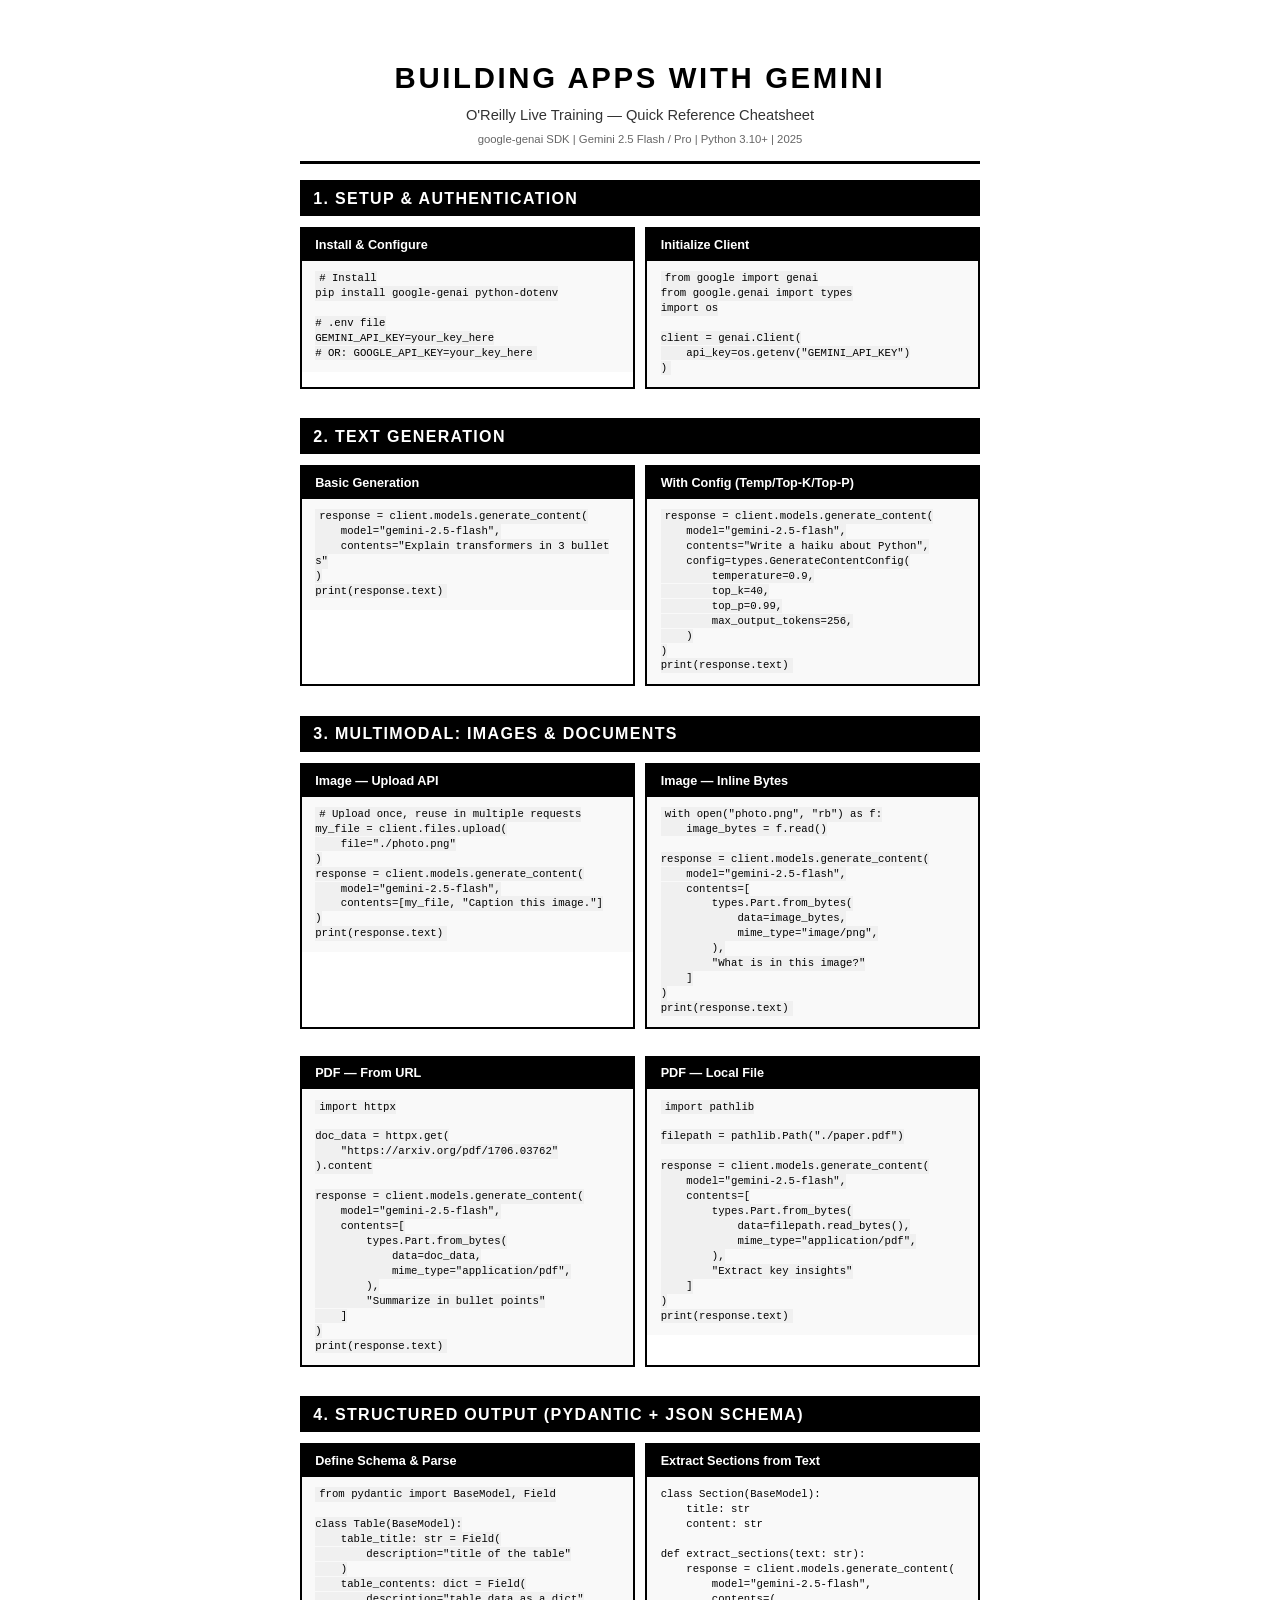
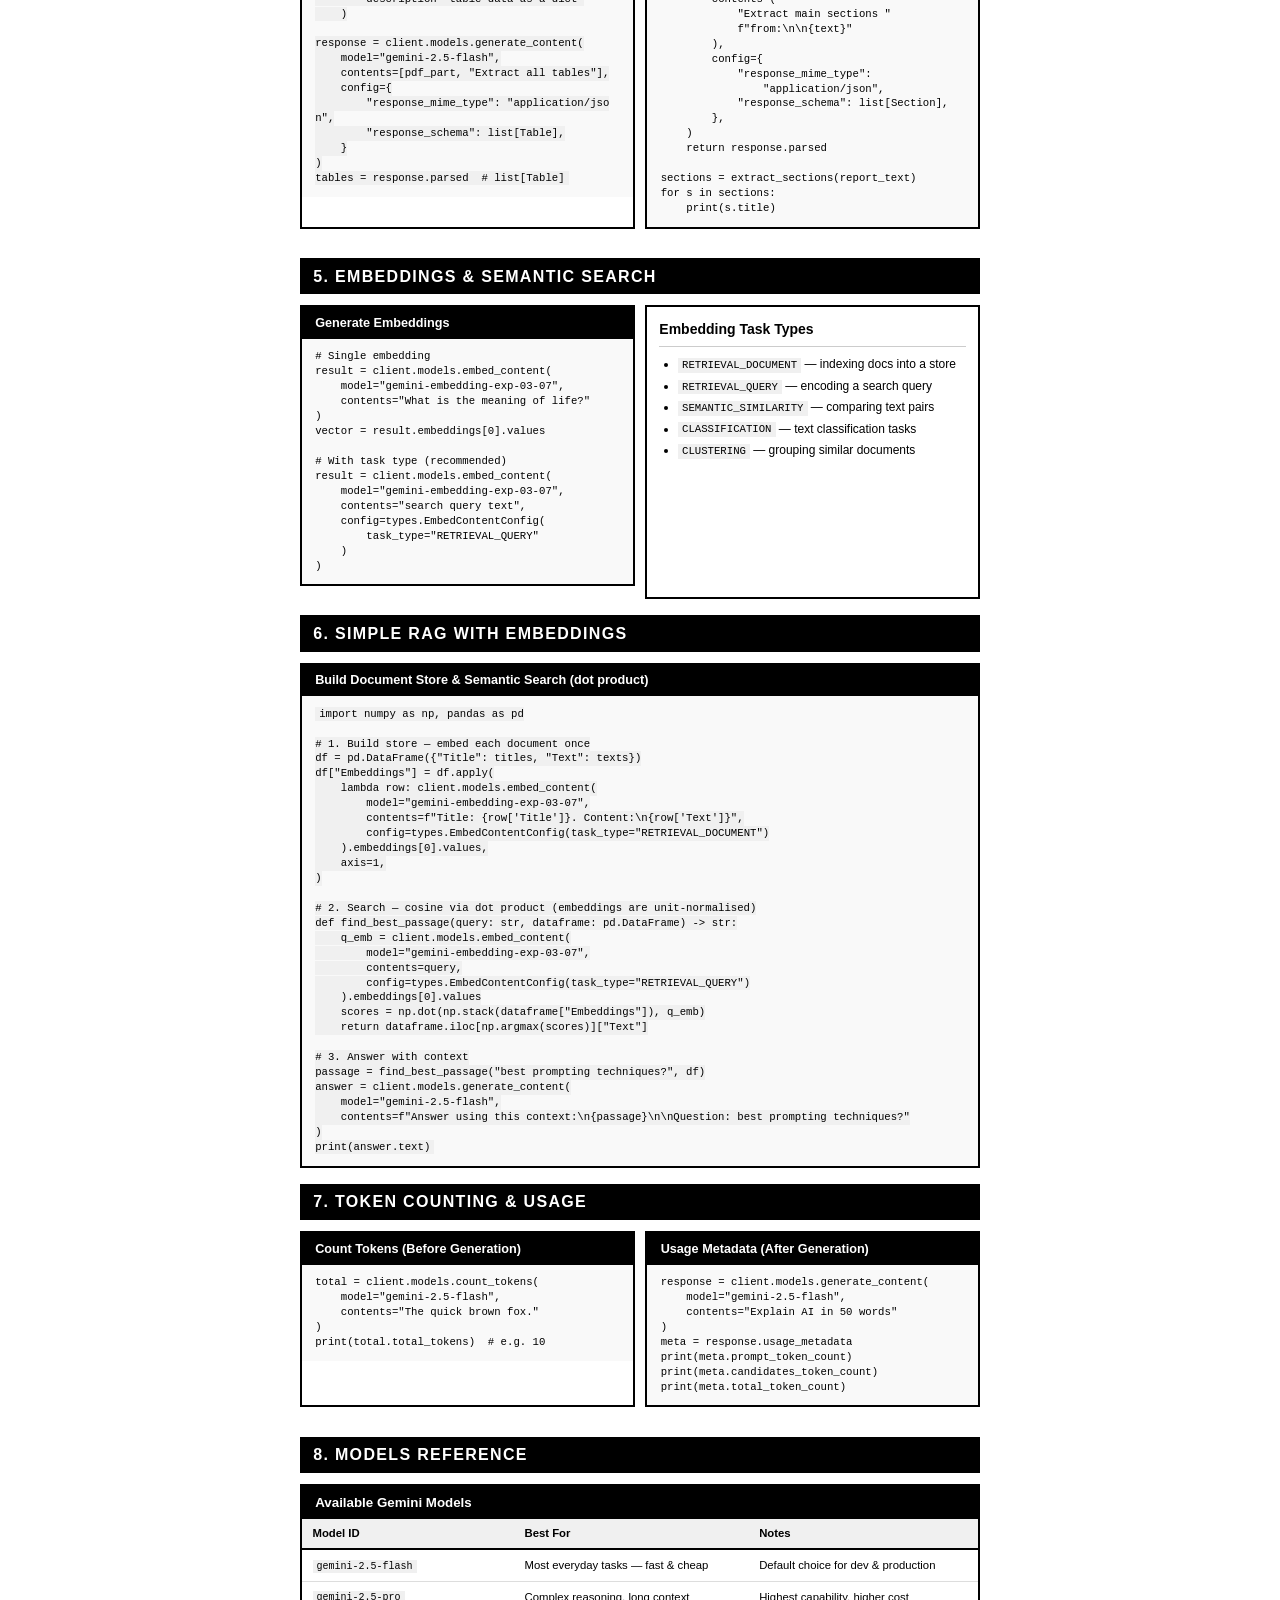
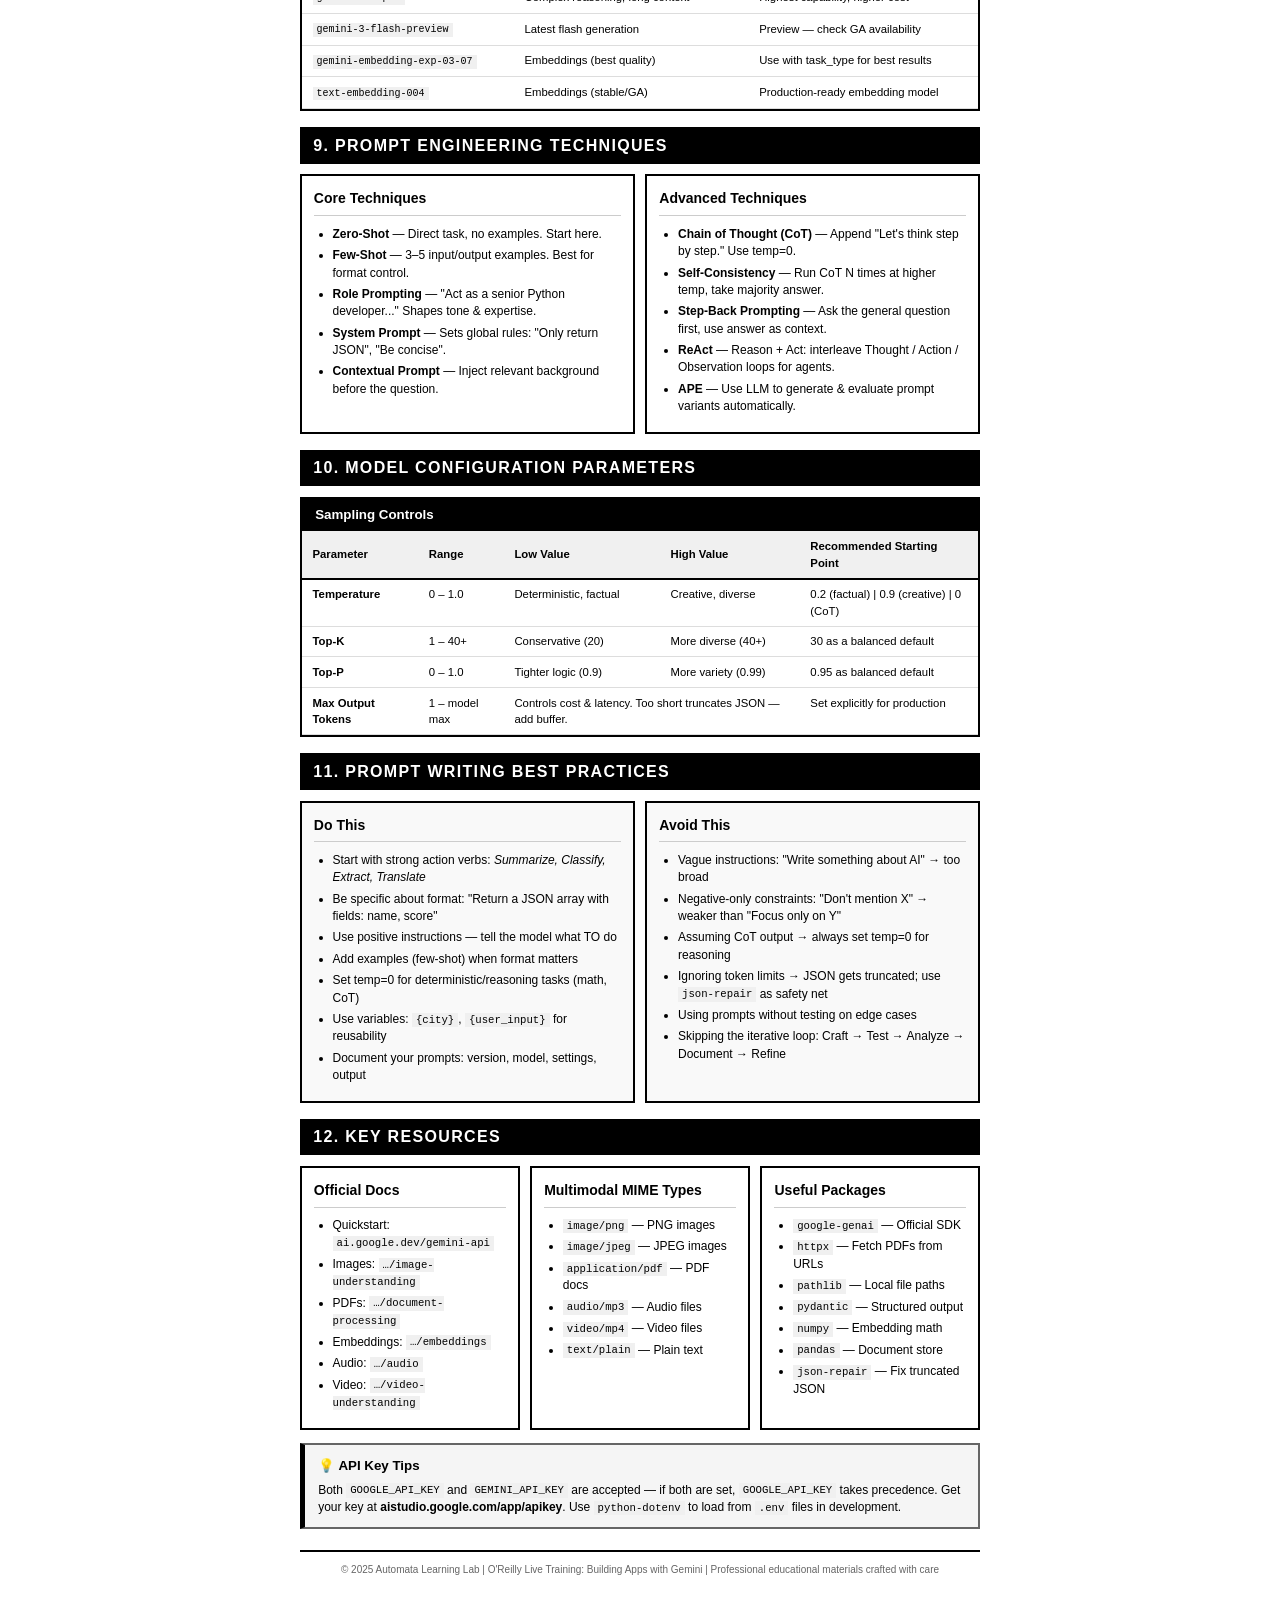
==== gemini-intro-cheatsheet.html @ b9be9c98 "docs: add course quick-reference guide (HTML + PDF) Co-Authored-By: Claude Sonnet 4.6 <noreply@anthr" ====
<!DOCTYPE html>
<html lang="en">
<head>
    <meta charset="UTF-8">
    <meta name="viewport" content="width=device-width, initial-scale=1.0">
    <title>Building Apps with Gemini — Cheatsheet</title>
    <style>
        /* ========================================
           MODULAR GRID/CARD LAYOUT TEMPLATE
           Modern, box-based design with visual sections
           Optimized for A4 printing (210mm × 297mm)
           ======================================== */

        * {
            margin: 0;
            padding: 0;
            box-sizing: border-box;
        }

        @page {
            size: A4;
            margin: 15mm;
            @top-left { content: none; }
            @top-center { content: none; }
            @top-right { content: none; }
            @bottom-left { content: none; }
            @bottom-center { content: none; }
            @bottom-right { content: none; }
        }

        body {
            font-family: 'Helvetica', 'Arial', sans-serif;
            font-size: 9.5pt;
            line-height: 1.45;
            color: #000;
            background: #fff;
            max-width: 210mm;
            margin: 0 auto;
            padding: 15mm;
        }

        .page-header {
            text-align: center;
            padding-bottom: 10pt;
            margin-bottom: 12pt;
            border-bottom: 3px solid #000;
        }

        .page-header h1 {
            font-size: 22pt;
            font-weight: 700;
            margin-bottom: 4pt;
            text-transform: uppercase;
            letter-spacing: 2pt;
        }

        .page-header .subtitle {
            font-size: 11pt;
            color: #333;
            margin-bottom: 4pt;
        }

        .page-header .meta {
            font-size: 8.5pt;
            color: #666;
        }

        .section-title {
            font-size: 12pt;
            font-weight: 700;
            margin: 12pt 0 8pt 0;
            padding: 5pt 10pt;
            background: #000;
            color: #fff;
            text-transform: uppercase;
            letter-spacing: 1pt;
            break-after: avoid;
        }

        .grid-2 {
            display: grid;
            grid-template-columns: 1fr 1fr;
            gap: 8pt;
            margin-bottom: 10pt;
        }

        .grid-3 {
            display: grid;
            grid-template-columns: repeat(3, 1fr);
            gap: 8pt;
            margin-bottom: 10pt;
        }

        .card {
            border: 2px solid #000;
            padding: 9pt;
            background: #fff;
            break-inside: avoid;
        }

        .card-title {
            font-size: 10.5pt;
            font-weight: 700;
            margin-bottom: 7pt;
            padding-bottom: 5pt;
            border-bottom: 1px solid #ccc;
        }

        .card-content {
            font-size: 9pt;
        }

        .card-light {
            border: 2px solid #000;
            background: #f9f9f9;
            padding: 9pt;
            break-inside: avoid;
        }

        .info-box {
            border: 2px solid #666;
            border-left: 5px solid #000;
            padding: 8pt 10pt;
            margin: 8pt 0;
            background: #f5f5f5;
            break-inside: avoid;
            font-size: 9pt;
        }

        .info-box-title {
            font-weight: 700;
            font-size: 10pt;
            margin-bottom: 5pt;
        }

        .code-card {
            border: 2px solid #000;
            background: #fff;
            padding: 0;
            break-inside: avoid;
            margin-bottom: 10pt;
        }

        .code-card-header {
            background: #000;
            color: #fff;
            padding: 5pt 10pt;
            font-weight: 700;
            font-size: 9.5pt;
        }

        .code-card pre {
            margin: 0;
            padding: 8pt 10pt;
            font-family: 'Courier New', 'Courier', monospace;
            font-size: 8pt;
            line-height: 1.4;
            background: #f9f9f9;
            overflow: hidden;
            white-space: pre-wrap;
            word-break: break-all;
            overflow-wrap: break-word;
        }

        .table-card {
            border: 2px solid #000;
            background: #fff;
            padding: 0;
            break-inside: avoid;
            margin-bottom: 10pt;
        }

        .table-card-header {
            background: #000;
            color: #fff;
            padding: 5pt 10pt;
            font-weight: 700;
            font-size: 10pt;
        }

        .table-card table {
            width: 100%;
            border-collapse: collapse;
            font-size: 8.5pt;
        }

        .table-card th {
            background: #f0f0f0;
            color: #000;
            font-weight: 700;
            text-align: left;
            padding: 5pt 8pt;
            border-bottom: 2px solid #000;
        }

        .table-card td {
            padding: 5pt 8pt;
            border-bottom: 1px solid #ddd;
            vertical-align: top;
        }

        .table-card td code {
            font-family: 'Courier New', monospace;
            font-size: 7.5pt;
            background: #f0f0f0;
            padding: 1pt 3pt;
        }

        .card ul, .card ol, .card-light ul {
            margin-left: 14pt;
        }

        .card li, .card-light li {
            margin-bottom: 3pt;
        }

        code {
            font-family: 'Courier New', monospace;
            font-size: 8pt;
            background: #f0f0f0;
            padding: 1pt 3pt;
        }

        .key-points {
            border: 3px solid #000;
            background: #f9f9f9;
            padding: 10pt;
            margin: 10pt 0;
            break-inside: avoid;
        }

        .key-points-title {
            font-weight: 700;
            font-size: 11pt;
            margin-bottom: 8pt;
            text-transform: uppercase;
        }

        .key-points ul {
            margin-left: 14pt;
        }

        .key-points li {
            margin-bottom: 5pt;
            font-size: 9.5pt;
        }

        footer {
            margin-top: 16pt;
            padding-top: 8pt;
            border-top: 2px solid #000;
            text-align: center;
            font-size: 7.5pt;
            color: #666;
        }

        .mb-small { margin-bottom: 8pt; }
        .mb-medium { margin-bottom: 12pt; }

        .full-code-card {
            border: 2px solid #000;
            background: #fff;
            padding: 0;
            break-inside: avoid;
            margin-bottom: 10pt;
        }
        .full-code-card .code-card-header {
            background: #000;
            color: #fff;
            padding: 5pt 10pt;
            font-weight: 700;
            font-size: 9.5pt;
        }
        .full-code-card pre {
            margin: 0;
            padding: 8pt 10pt;
            font-family: 'Courier New', 'Courier', monospace;
            font-size: 8pt;
            line-height: 1.4;
            background: #f9f9f9;
            overflow: hidden;
            white-space: pre-wrap;
            word-break: break-all;
            overflow-wrap: break-word;
        }

        @media print {
            body { margin: 0; padding: 15mm; }
            .card, .card-light, .code-card, .table-card,
            .full-code-card, .info-box, .key-points {
                break-inside: avoid;
            }
            .section-title { break-after: avoid; }
            a { text-decoration: none; color: #000; }
        }
    </style>
</head>
<body>

    <!-- Page Header -->
    <div class="page-header">
        <h1>Building Apps with Gemini</h1>
        <div class="subtitle">O'Reilly Live Training — Quick Reference Cheatsheet</div>
        <div class="meta">google-genai SDK | Gemini 2.5 Flash / Pro | Python 3.10+ | 2025</div>
    </div>

    <!-- Section 1: Setup -->
    <div class="section-title">1. Setup &amp; Authentication</div>

    <div class="grid-2">
        <div class="code-card">
            <div class="code-card-header">Install &amp; Configure</div>
            <pre><code># Install
pip install google-genai python-dotenv

# .env file
GEMINI_API_KEY=your_key_here
# OR: GOOGLE_API_KEY=your_key_here</code></pre>
        </div>
        <div class="code-card">
            <div class="code-card-header">Initialize Client</div>
            <pre><code>from google import genai
from google.genai import types
import os

client = genai.Client(
    api_key=os.getenv("GEMINI_API_KEY")
)</code></pre>
        </div>
    </div>

    <!-- Section 2: Text Generation -->
    <div class="section-title">2. Text Generation</div>

    <div class="grid-2">
        <div class="code-card">
            <div class="code-card-header">Basic Generation</div>
            <pre><code>response = client.models.generate_content(
    model="gemini-2.5-flash",
    contents="Explain transformers in 3 bullets"
)
print(response.text)</code></pre>
        </div>
        <div class="code-card">
            <div class="code-card-header">With Config (Temp/Top-K/Top-P)</div>
            <pre><code>response = client.models.generate_content(
    model="gemini-2.5-flash",
    contents="Write a haiku about Python",
    config=types.GenerateContentConfig(
        temperature=0.9,
        top_k=40,
        top_p=0.99,
        max_output_tokens=256,
    )
)
print(response.text)</code></pre>
        </div>
    </div>

    <!-- Section 3: Multimodal — Image & PDF -->
    <div class="section-title">3. Multimodal: Images &amp; Documents</div>

    <div class="grid-2">
        <div class="code-card">
            <div class="code-card-header">Image — Upload API</div>
            <pre><code># Upload once, reuse in multiple requests
my_file = client.files.upload(
    file="./photo.png"
)
response = client.models.generate_content(
    model="gemini-2.5-flash",
    contents=[my_file, "Caption this image."]
)
print(response.text)</code></pre>
        </div>
        <div class="code-card">
            <div class="code-card-header">Image — Inline Bytes</div>
            <pre><code>with open("photo.png", "rb") as f:
    image_bytes = f.read()

response = client.models.generate_content(
    model="gemini-2.5-flash",
    contents=[
        types.Part.from_bytes(
            data=image_bytes,
            mime_type="image/png",
        ),
        "What is in this image?"
    ]
)
print(response.text)</code></pre>
        </div>
    </div>

    <div class="grid-2">
        <div class="code-card">
            <div class="code-card-header">PDF — From URL</div>
            <pre><code>import httpx

doc_data = httpx.get(
    "https://arxiv.org/pdf/1706.03762"
).content

response = client.models.generate_content(
    model="gemini-2.5-flash",
    contents=[
        types.Part.from_bytes(
            data=doc_data,
            mime_type="application/pdf",
        ),
        "Summarize in bullet points"
    ]
)
print(response.text)</code></pre>
        </div>
        <div class="code-card">
            <div class="code-card-header">PDF — Local File</div>
            <pre><code>import pathlib

filepath = pathlib.Path("./paper.pdf")

response = client.models.generate_content(
    model="gemini-2.5-flash",
    contents=[
        types.Part.from_bytes(
            data=filepath.read_bytes(),
            mime_type="application/pdf",
        ),
        "Extract key insights"
    ]
)
print(response.text)</code></pre>
        </div>
    </div>

    <!-- Section 4: Structured Output -->
    <div class="section-title">4. Structured Output (Pydantic + JSON Schema)</div>

    <div class="grid-2">
        <div class="code-card">
            <div class="code-card-header">Define Schema &amp; Parse</div>
            <pre><code>from pydantic import BaseModel, Field

class Table(BaseModel):
    table_title: str = Field(
        description="title of the table"
    )
    table_contents: dict = Field(
        description="table data as a dict"
    )

response = client.models.generate_content(
    model="gemini-2.5-flash",
    contents=[pdf_part, "Extract all tables"],
    config={
        "response_mime_type": "application/json",
        "response_schema": list[Table],
    }
)
tables = response.parsed  # list[Table]</code></pre>
        </div>
        <div class="code-card">
            <div class="code-card-header">Extract Sections from Text</div>
            <pre><code">class Section(BaseModel):
    title: str
    content: str

def extract_sections(text: str):
    response = client.models.generate_content(
        model="gemini-2.5-flash",
        contents=(
            "Extract main sections "
            f"from:\n\n{text}"
        ),
        config={
            "response_mime_type":
                "application/json",
            "response_schema": list[Section],
        },
    )
    return response.parsed

sections = extract_sections(report_text)
for s in sections:
    print(s.title)</code></pre>
        </div>
    </div>

    <!-- Section 5: Embeddings -->
    <div class="section-title">5. Embeddings &amp; Semantic Search</div>

    <div class="grid-2">
        <div class="code-card">
            <div class="code-card-header">Generate Embeddings</div>
            <pre><code"># Single embedding
result = client.models.embed_content(
    model="gemini-embedding-exp-03-07",
    contents="What is the meaning of life?"
)
vector = result.embeddings[0].values

# With task type (recommended)
result = client.models.embed_content(
    model="gemini-embedding-exp-03-07",
    contents="search query text",
    config=types.EmbedContentConfig(
        task_type="RETRIEVAL_QUERY"
    )
)</code></pre>
        </div>
        <div class="card">
            <div class="card-title">Embedding Task Types</div>
            <div class="card-content">
                <ul>
                    <li><code>RETRIEVAL_DOCUMENT</code> — indexing docs into a store</li>
                    <li><code>RETRIEVAL_QUERY</code> — encoding a search query</li>
                    <li><code>SEMANTIC_SIMILARITY</code> — comparing text pairs</li>
                    <li><code>CLASSIFICATION</code> — text classification tasks</li>
                    <li><code>CLUSTERING</code> — grouping similar documents</li>
                </ul>
            </div>
        </div>
    </div>

    <!-- Section 6: RAG Pattern -->
    <div class="section-title">6. Simple RAG with Embeddings</div>

    <div class="full-code-card">
        <div class="code-card-header">Build Document Store &amp; Semantic Search (dot product)</div>
        <pre><code>import numpy as np, pandas as pd

# 1. Build store — embed each document once
df = pd.DataFrame({"Title": titles, "Text": texts})
df["Embeddings"] = df.apply(
    lambda row: client.models.embed_content(
        model="gemini-embedding-exp-03-07",
        contents=f"Title: {row['Title']}. Content:\n{row['Text']}",
        config=types.EmbedContentConfig(task_type="RETRIEVAL_DOCUMENT")
    ).embeddings[0].values,
    axis=1,
)

# 2. Search — cosine via dot product (embeddings are unit-normalised)
def find_best_passage(query: str, dataframe: pd.DataFrame) -> str:
    q_emb = client.models.embed_content(
        model="gemini-embedding-exp-03-07",
        contents=query,
        config=types.EmbedContentConfig(task_type="RETRIEVAL_QUERY")
    ).embeddings[0].values
    scores = np.dot(np.stack(dataframe["Embeddings"]), q_emb)
    return dataframe.iloc[np.argmax(scores)]["Text"]

# 3. Answer with context
passage = find_best_passage("best prompting techniques?", df)
answer = client.models.generate_content(
    model="gemini-2.5-flash",
    contents=f"Answer using this context:\n{passage}\n\nQuestion: best prompting techniques?"
)
print(answer.text)</code></pre>
    </div>

    <!-- Section 7: Token Counting -->
    <div class="section-title">7. Token Counting &amp; Usage</div>

    <div class="grid-2">
        <div class="code-card">
            <div class="code-card-header">Count Tokens (Before Generation)</div>
            <pre><code">total = client.models.count_tokens(
    model="gemini-2.5-flash",
    contents="The quick brown fox."
)
print(total.total_tokens)  # e.g. 10</code></pre>
        </div>
        <div class="code-card">
            <div class="code-card-header">Usage Metadata (After Generation)</div>
            <pre><code">response = client.models.generate_content(
    model="gemini-2.5-flash",
    contents="Explain AI in 50 words"
)
meta = response.usage_metadata
print(meta.prompt_token_count)
print(meta.candidates_token_count)
print(meta.total_token_count)</code></pre>
        </div>
    </div>

    <!-- Section 8: Models Reference -->
    <div class="section-title">8. Models Reference</div>

    <div class="table-card mb-small">
        <div class="table-card-header">Available Gemini Models</div>
        <table>
            <thead>
                <tr>
                    <th>Model ID</th>
                    <th>Best For</th>
                    <th>Notes</th>
                </tr>
            </thead>
            <tbody>
                <tr>
                    <td><code>gemini-2.5-flash</code></td>
                    <td>Most everyday tasks — fast &amp; cheap</td>
                    <td>Default choice for dev &amp; production</td>
                </tr>
                <tr>
                    <td><code>gemini-2.5-pro</code></td>
                    <td>Complex reasoning, long context</td>
                    <td>Highest capability, higher cost</td>
                </tr>
                <tr>
                    <td><code>gemini-3-flash-preview</code></td>
                    <td>Latest flash generation</td>
                    <td>Preview — check GA availability</td>
                </tr>
                <tr>
                    <td><code>gemini-embedding-exp-03-07</code></td>
                    <td>Embeddings (best quality)</td>
                    <td>Use with task_type for best results</td>
                </tr>
                <tr>
                    <td><code>text-embedding-004</code></td>
                    <td>Embeddings (stable/GA)</td>
                    <td>Production-ready embedding model</td>
                </tr>
            </tbody>
        </table>
    </div>

    <!-- Section 9: Prompt Engineering -->
    <div class="section-title">9. Prompt Engineering Techniques</div>

    <div class="grid-2">
        <div class="card">
            <div class="card-title">Core Techniques</div>
            <div class="card-content">
                <ul>
                    <li><strong>Zero-Shot</strong> — Direct task, no examples. Start here.</li>
                    <li><strong>Few-Shot</strong> — 3–5 input/output examples. Best for format control.</li>
                    <li><strong>Role Prompting</strong> — "Act as a senior Python developer..." Shapes tone &amp; expertise.</li>
                    <li><strong>System Prompt</strong> — Sets global rules: "Only return JSON", "Be concise".</li>
                    <li><strong>Contextual Prompt</strong> — Inject relevant background before the question.</li>
                </ul>
            </div>
        </div>
        <div class="card">
            <div class="card-title">Advanced Techniques</div>
            <div class="card-content">
                <ul>
                    <li><strong>Chain of Thought (CoT)</strong> — Append "Let's think step by step." Use temp=0.</li>
                    <li><strong>Self-Consistency</strong> — Run CoT N times at higher temp, take majority answer.</li>
                    <li><strong>Step-Back Prompting</strong> — Ask the general question first, use answer as context.</li>
                    <li><strong>ReAct</strong> — Reason + Act: interleave Thought / Action / Observation loops for agents.</li>
                    <li><strong>APE</strong> — Use LLM to generate &amp; evaluate prompt variants automatically.</li>
                </ul>
            </div>
        </div>
    </div>

    <!-- Section 10: Config Parameters -->
    <div class="section-title">10. Model Configuration Parameters</div>

    <div class="table-card mb-small">
        <div class="table-card-header">Sampling Controls</div>
        <table>
            <thead>
                <tr>
                    <th>Parameter</th>
                    <th>Range</th>
                    <th>Low Value</th>
                    <th>High Value</th>
                    <th>Recommended Starting Point</th>
                </tr>
            </thead>
            <tbody>
                <tr>
                    <td><strong>Temperature</strong></td>
                    <td>0 – 1.0</td>
                    <td>Deterministic, factual</td>
                    <td>Creative, diverse</td>
                    <td>0.2 (factual) | 0.9 (creative) | 0 (CoT)</td>
                </tr>
                <tr>
                    <td><strong>Top-K</strong></td>
                    <td>1 – 40+</td>
                    <td>Conservative (20)</td>
                    <td>More diverse (40+)</td>
                    <td>30 as a balanced default</td>
                </tr>
                <tr>
                    <td><strong>Top-P</strong></td>
                    <td>0 – 1.0</td>
                    <td>Tighter logic (0.9)</td>
                    <td>More variety (0.99)</td>
                    <td>0.95 as balanced default</td>
                </tr>
                <tr>
                    <td><strong>Max Output Tokens</strong></td>
                    <td>1 – model max</td>
                    <td colspan="2">Controls cost &amp; latency. Too short truncates JSON — add buffer.</td>
                    <td>Set explicitly for production</td>
                </tr>
            </tbody>
        </table>
    </div>

    <!-- Section 11: Best Practices -->
    <div class="section-title">11. Prompt Writing Best Practices</div>

    <div class="grid-2">
        <div class="card-light">
            <div class="card-title">Do This</div>
            <div class="card-content">
                <ul>
                    <li>Start with strong action verbs: <em>Summarize, Classify, Extract, Translate</em></li>
                    <li>Be specific about format: "Return a JSON array with fields: name, score"</li>
                    <li>Use positive instructions — tell the model what TO do</li>
                    <li>Add examples (few-shot) when format matters</li>
                    <li>Set temp=0 for deterministic/reasoning tasks (math, CoT)</li>
                    <li>Use variables: <code>{city}</code>, <code>{user_input}</code> for reusability</li>
                    <li>Document your prompts: version, model, settings, output</li>
                </ul>
            </div>
        </div>
        <div class="card-light">
            <div class="card-title">Avoid This</div>
            <div class="card-content">
                <ul>
                    <li>Vague instructions: "Write something about AI" → too broad</li>
                    <li>Negative-only constraints: "Don't mention X" → weaker than "Focus only on Y"</li>
                    <li>Assuming CoT output → always set temp=0 for reasoning</li>
                    <li>Ignoring token limits → JSON gets truncated; use <code>json-repair</code> as safety net</li>
                    <li>Using prompts without testing on edge cases</li>
                    <li>Skipping the iterative loop: Craft → Test → Analyze → Document → Refine</li>
                </ul>
            </div>
        </div>
    </div>

    <!-- Section 12: API Docs -->
    <div class="section-title">12. Key Resources</div>

    <div class="grid-3">
        <div class="card">
            <div class="card-title">Official Docs</div>
            <div class="card-content">
                <ul>
                    <li>Quickstart: <code>ai.google.dev/gemini-api</code></li>
                    <li>Images: <code>…/image-understanding</code></li>
                    <li>PDFs: <code>…/document-processing</code></li>
                    <li>Embeddings: <code>…/embeddings</code></li>
                    <li>Audio: <code>…/audio</code></li>
                    <li>Video: <code>…/video-understanding</code></li>
                </ul>
            </div>
        </div>
        <div class="card">
            <div class="card-title">Multimodal MIME Types</div>
            <div class="card-content">
                <ul>
                    <li><code>image/png</code> — PNG images</li>
                    <li><code>image/jpeg</code> — JPEG images</li>
                    <li><code>application/pdf</code> — PDF docs</li>
                    <li><code>audio/mp3</code> — Audio files</li>
                    <li><code>video/mp4</code> — Video files</li>
                    <li><code>text/plain</code> — Plain text</li>
                </ul>
            </div>
        </div>
        <div class="card">
            <div class="card-title">Useful Packages</div>
            <div class="card-content">
                <ul>
                    <li><code>google-genai</code> — Official SDK</li>
                    <li><code>httpx</code> — Fetch PDFs from URLs</li>
                    <li><code>pathlib</code> — Local file paths</li>
                    <li><code>pydantic</code> — Structured output</li>
                    <li><code>numpy</code> — Embedding math</li>
                    <li><code>pandas</code> — Document store</li>
                    <li><code>json-repair</code> — Fix truncated JSON</li>
                </ul>
            </div>
        </div>
    </div>

    <div class="info-box">
        <div class="info-box-title">💡 API Key Tips</div>
        <p>Both <code>GOOGLE_API_KEY</code> and <code>GEMINI_API_KEY</code> are accepted — if both are set, <code>GOOGLE_API_KEY</code> takes precedence. Get your key at <strong>aistudio.google.com/app/apikey</strong>. Use <code>python-dotenv</code> to load from <code>.env</code> files in development.</p>
    </div>

    <!-- Footer -->
    <footer>
        <p>© 2025 Automata Learning Lab | O'Reilly Live Training: Building Apps with Gemini | Professional educational materials crafted with care</p>
    </footer>

</body>
</html>
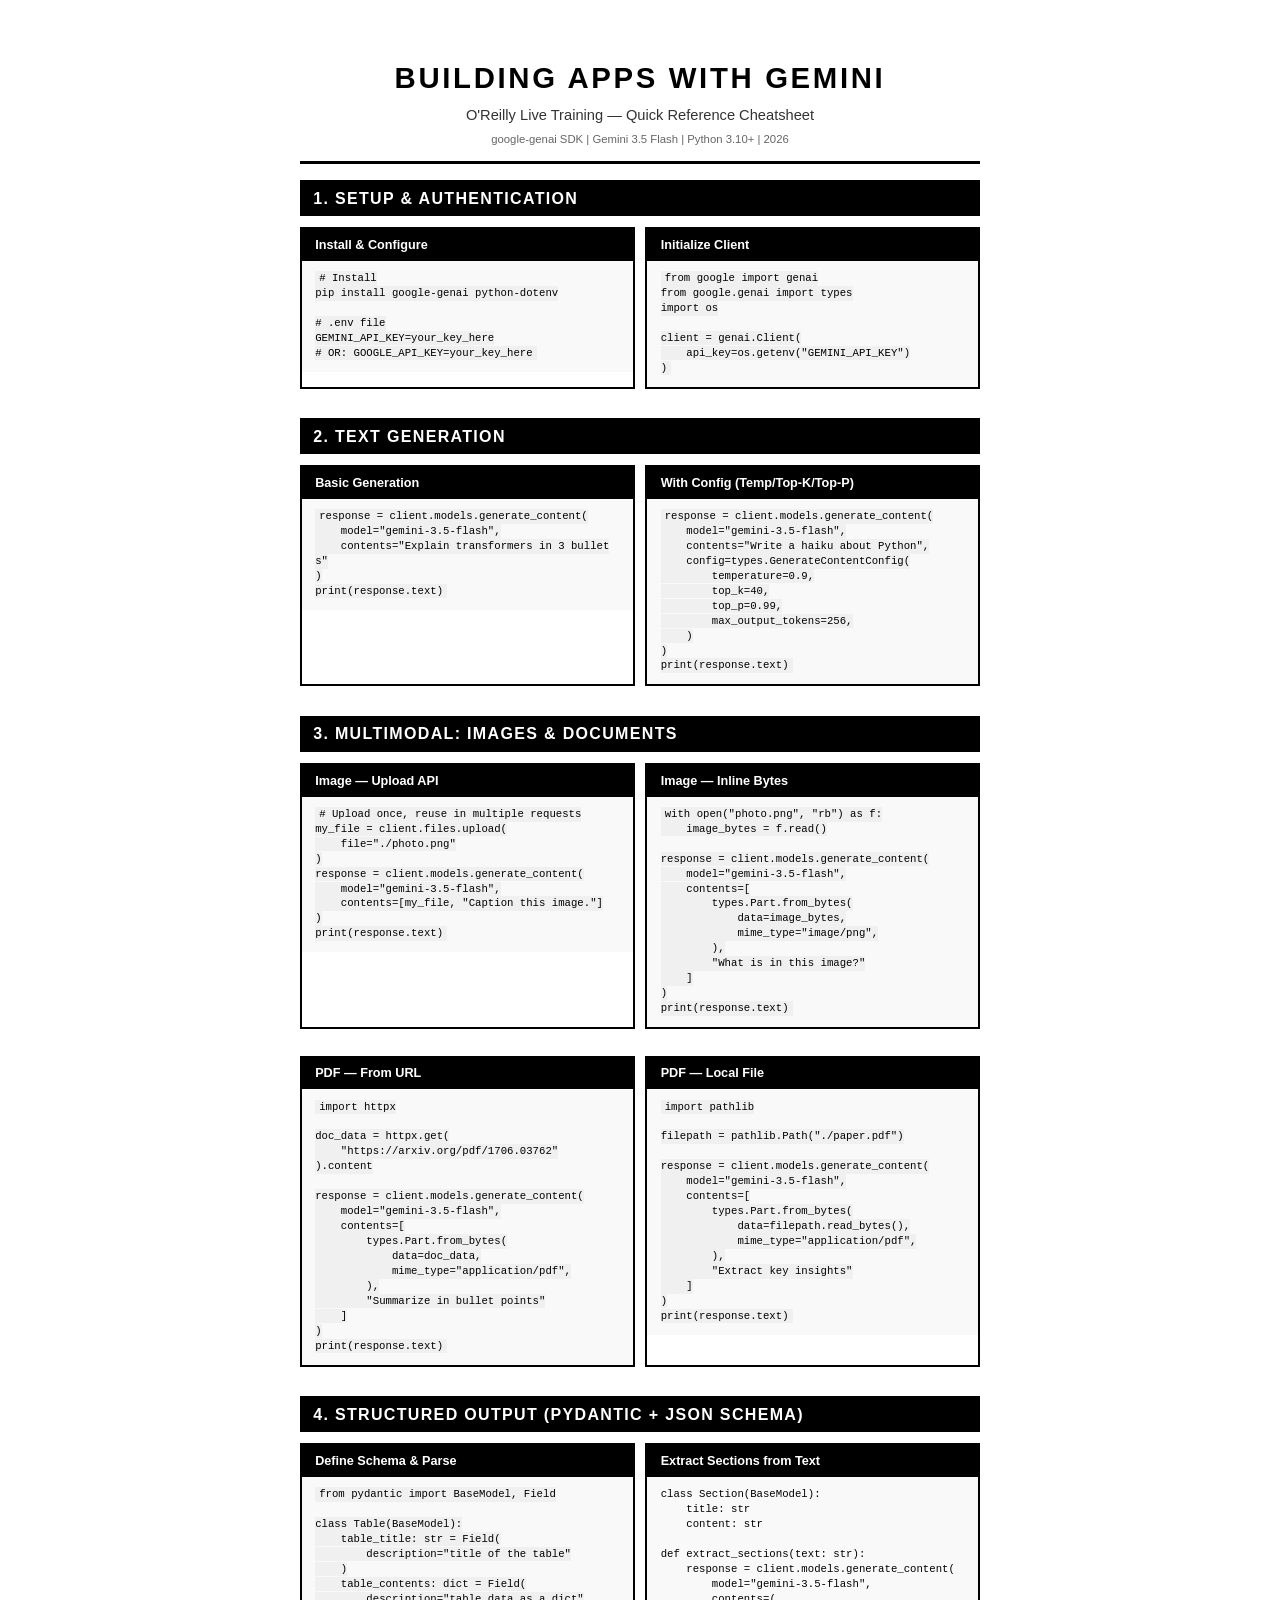
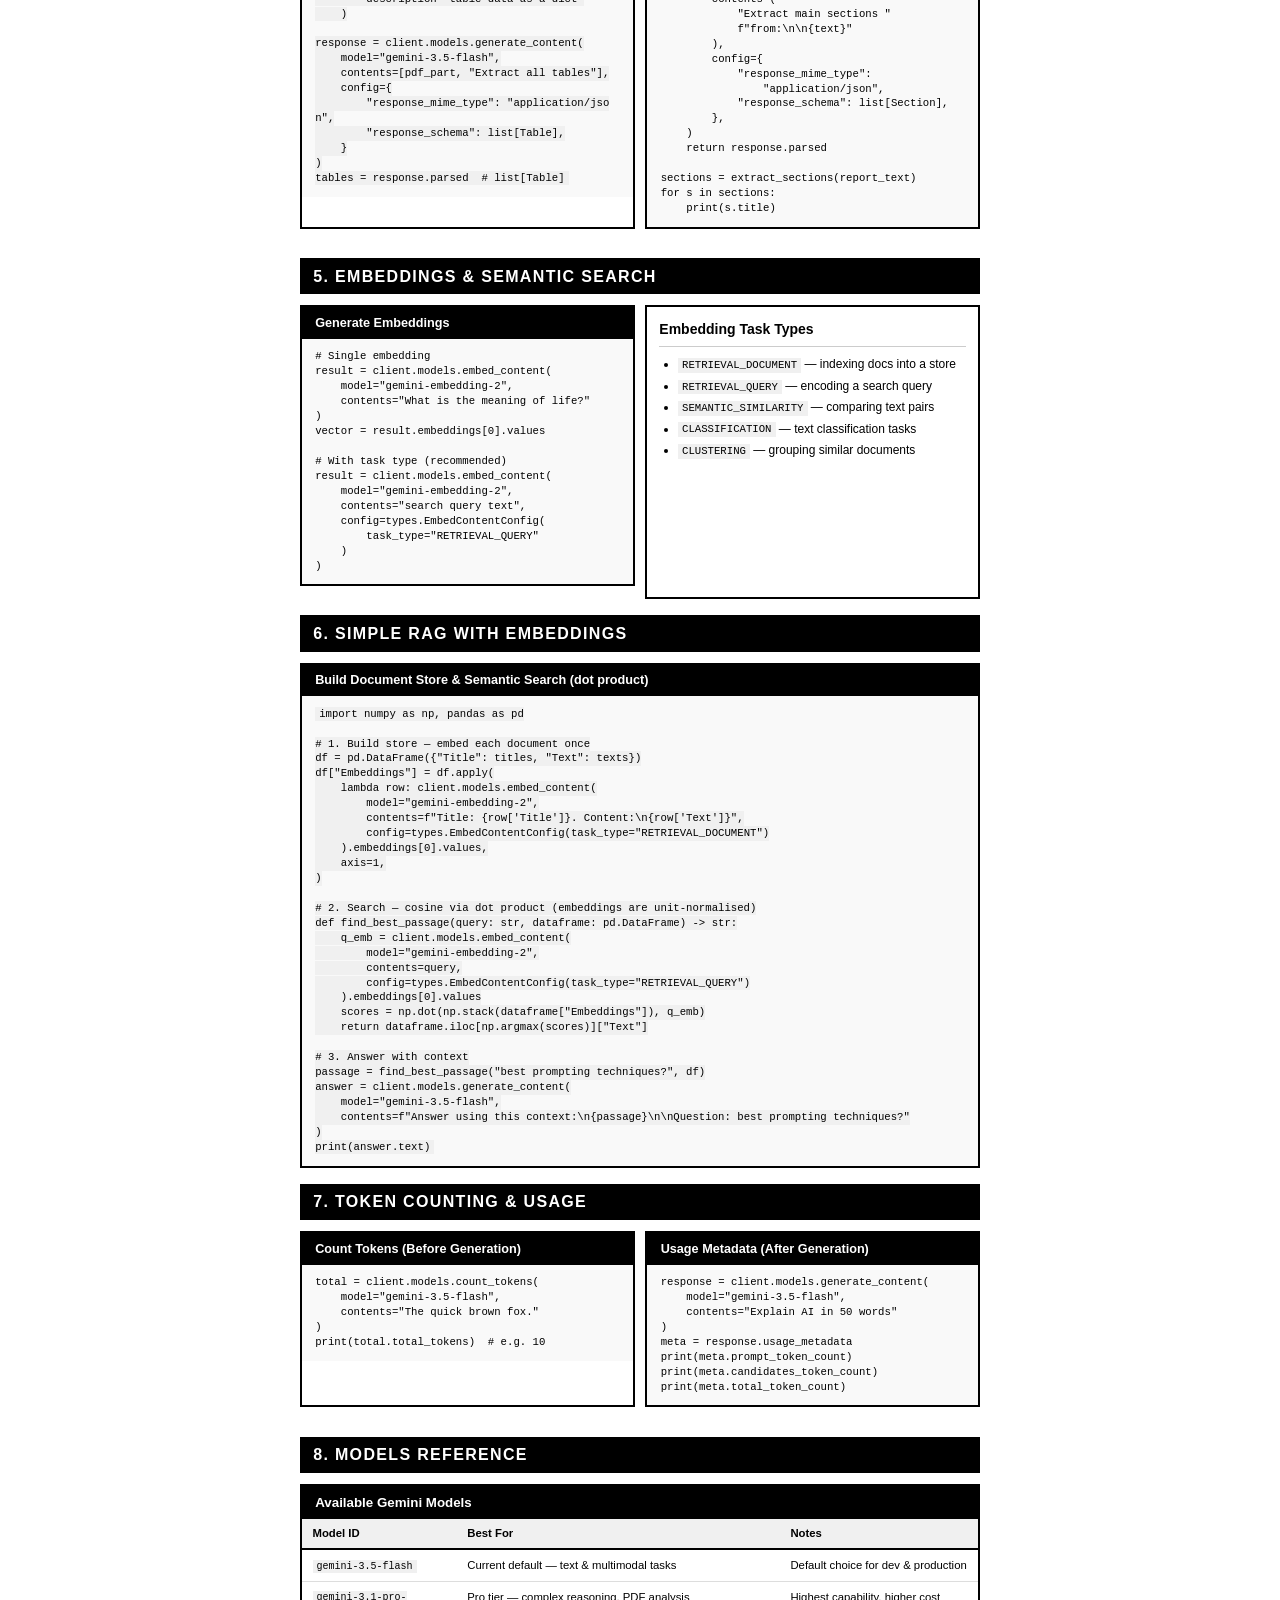
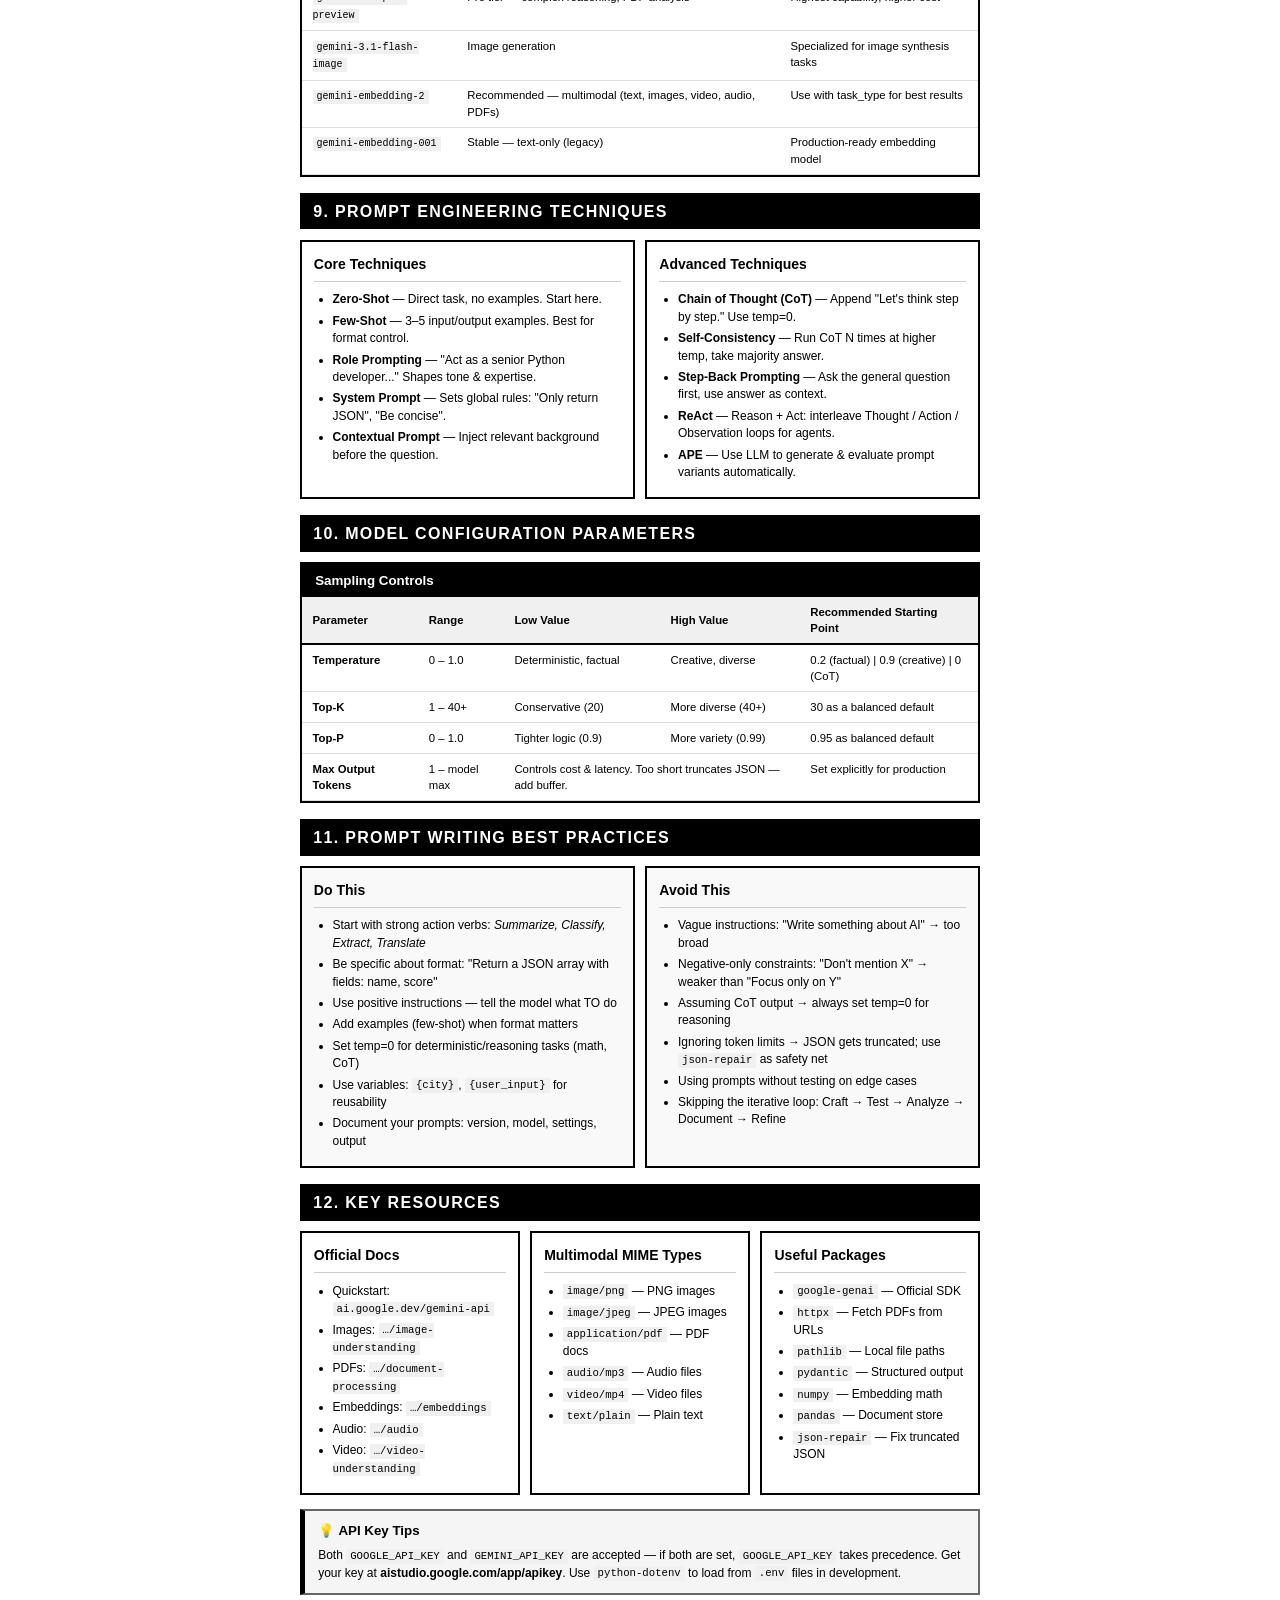
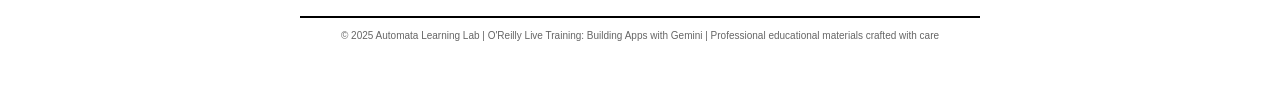
==== commit 5e3341ea: "chore: cleanup — requirements, README, and reference guide refresh - Remove deprecated SDK from requ" ====
--- a/gemini-intro-cheatsheet.html
+++ b/gemini-intro-cheatsheet.html
@@ -301,7 +301,7 @@
     <div class="page-header">
         <h1>Building Apps with Gemini</h1>
         <div class="subtitle">O'Reilly Live Training — Quick Reference Cheatsheet</div>
-        <div class="meta">google-genai SDK | Gemini 2.5 Flash / Pro | Python 3.10+ | 2025</div>
+        <div class="meta">google-genai SDK | Gemini 3.5 Flash | Python 3.10+ | 2026</div>
     </div>
 
     <!-- Section 1: Setup -->
@@ -336,7 +336,7 @@
         <div class="code-card">
             <div class="code-card-header">Basic Generation</div>
             <pre><code>response = client.models.generate_content(
-    model="gemini-2.5-flash",
+    model="gemini-3.5-flash",
     contents="Explain transformers in 3 bullets"
 )
 print(response.text)</code></pre>
@@ -344,7 +344,7 @@
         <div class="code-card">
             <div class="code-card-header">With Config (Temp/Top-K/Top-P)</div>
             <pre><code>response = client.models.generate_content(
-    model="gemini-2.5-flash",
+    model="gemini-3.5-flash",
     contents="Write a haiku about Python",
     config=types.GenerateContentConfig(
         temperature=0.9,
@@ -368,7 +368,7 @@
     file="./photo.png"
 )
 response = client.models.generate_content(
-    model="gemini-2.5-flash",
+    model="gemini-3.5-flash",
     contents=[my_file, "Caption this image."]
 )
 print(response.text)</code></pre>
@@ -379,7 +379,7 @@
     image_bytes = f.read()
 
 response = client.models.generate_content(
-    model="gemini-2.5-flash",
+    model="gemini-3.5-flash",
     contents=[
         types.Part.from_bytes(
             data=image_bytes,
@@ -402,7 +402,7 @@
 ).content
 
 response = client.models.generate_content(
-    model="gemini-2.5-flash",
+    model="gemini-3.5-flash",
     contents=[
         types.Part.from_bytes(
             data=doc_data,
@@ -420,7 +420,7 @@
 filepath = pathlib.Path("./paper.pdf")
 
 response = client.models.generate_content(
-    model="gemini-2.5-flash",
+    model="gemini-3.5-flash",
     contents=[
         types.Part.from_bytes(
             data=filepath.read_bytes(),
@@ -450,7 +450,7 @@
     )
 
 response = client.models.generate_content(
-    model="gemini-2.5-flash",
+    model="gemini-3.5-flash",
     contents=[pdf_part, "Extract all tables"],
     config={
         "response_mime_type": "application/json",
@@ -467,7 +467,7 @@
 
 def extract_sections(text: str):
     response = client.models.generate_content(
-        model="gemini-2.5-flash",
+        model="gemini-3.5-flash",
         contents=(
             "Extract main sections "
             f"from:\n\n{text}"
@@ -494,14 +494,14 @@
             <div class="code-card-header">Generate Embeddings</div>
             <pre><code"># Single embedding
 result = client.models.embed_content(
-    model="gemini-embedding-exp-03-07",
+    model="gemini-embedding-2",
     contents="What is the meaning of life?"
 )
 vector = result.embeddings[0].values
 
 # With task type (recommended)
 result = client.models.embed_content(
-    model="gemini-embedding-exp-03-07",
+    model="gemini-embedding-2",
     contents="search query text",
     config=types.EmbedContentConfig(
         task_type="RETRIEVAL_QUERY"
@@ -533,7 +533,7 @@
 df = pd.DataFrame({"Title": titles, "Text": texts})
 df["Embeddings"] = df.apply(
     lambda row: client.models.embed_content(
-        model="gemini-embedding-exp-03-07",
+        model="gemini-embedding-2",
         contents=f"Title: {row['Title']}. Content:\n{row['Text']}",
         config=types.EmbedContentConfig(task_type="RETRIEVAL_DOCUMENT")
     ).embeddings[0].values,
@@ -543,7 +543,7 @@
 # 2. Search — cosine via dot product (embeddings are unit-normalised)
 def find_best_passage(query: str, dataframe: pd.DataFrame) -> str:
     q_emb = client.models.embed_content(
-        model="gemini-embedding-exp-03-07",
+        model="gemini-embedding-2",
         contents=query,
         config=types.EmbedContentConfig(task_type="RETRIEVAL_QUERY")
     ).embeddings[0].values
@@ -553,7 +553,7 @@
 # 3. Answer with context
 passage = find_best_passage("best prompting techniques?", df)
 answer = client.models.generate_content(
-    model="gemini-2.5-flash",
+    model="gemini-3.5-flash",
     contents=f"Answer using this context:\n{passage}\n\nQuestion: best prompting techniques?"
 )
 print(answer.text)</code></pre>
@@ -566,7 +566,7 @@
         <div class="code-card">
             <div class="code-card-header">Count Tokens (Before Generation)</div>
             <pre><code">total = client.models.count_tokens(
-    model="gemini-2.5-flash",
+    model="gemini-3.5-flash",
     contents="The quick brown fox."
 )
 print(total.total_tokens)  # e.g. 10</code></pre>
@@ -574,7 +574,7 @@
         <div class="code-card">
             <div class="code-card-header">Usage Metadata (After Generation)</div>
             <pre><code">response = client.models.generate_content(
-    model="gemini-2.5-flash",
+    model="gemini-3.5-flash",
     contents="Explain AI in 50 words"
 )
 meta = response.usage_metadata
@@ -599,28 +599,28 @@
             </thead>
             <tbody>
                 <tr>
-                    <td><code>gemini-2.5-flash</code></td>
-                    <td>Most everyday tasks — fast &amp; cheap</td>
+                    <td><code>gemini-3.5-flash</code></td>
+                    <td>Current default — text &amp; multimodal tasks</td>
                     <td>Default choice for dev &amp; production</td>
                 </tr>
                 <tr>
-                    <td><code>gemini-2.5-pro</code></td>
-                    <td>Complex reasoning, long context</td>
+                    <td><code>gemini-3.1-pro-preview</code></td>
+                    <td>Pro tier — complex reasoning, PDF analysis</td>
                     <td>Highest capability, higher cost</td>
                 </tr>
                 <tr>
-                    <td><code>gemini-3-flash-preview</code></td>
-                    <td>Latest flash generation</td>
-                    <td>Preview — check GA availability</td>
-                </tr>
-                <tr>
-                    <td><code>gemini-embedding-exp-03-07</code></td>
-                    <td>Embeddings (best quality)</td>
+                    <td><code>gemini-3.1-flash-image</code></td>
+                    <td>Image generation</td>
+                    <td>Specialized for image synthesis tasks</td>
+                </tr>
+                <tr>
+                    <td><code>gemini-embedding-2</code></td>
+                    <td>Recommended — multimodal (text, images, video, audio, PDFs)</td>
                     <td>Use with task_type for best results</td>
                 </tr>
                 <tr>
-                    <td><code>text-embedding-004</code></td>
-                    <td>Embeddings (stable/GA)</td>
+                    <td><code>gemini-embedding-001</code></td>
+                    <td>Stable — text-only (legacy)</td>
                     <td>Production-ready embedding model</td>
                 </tr>
             </tbody>
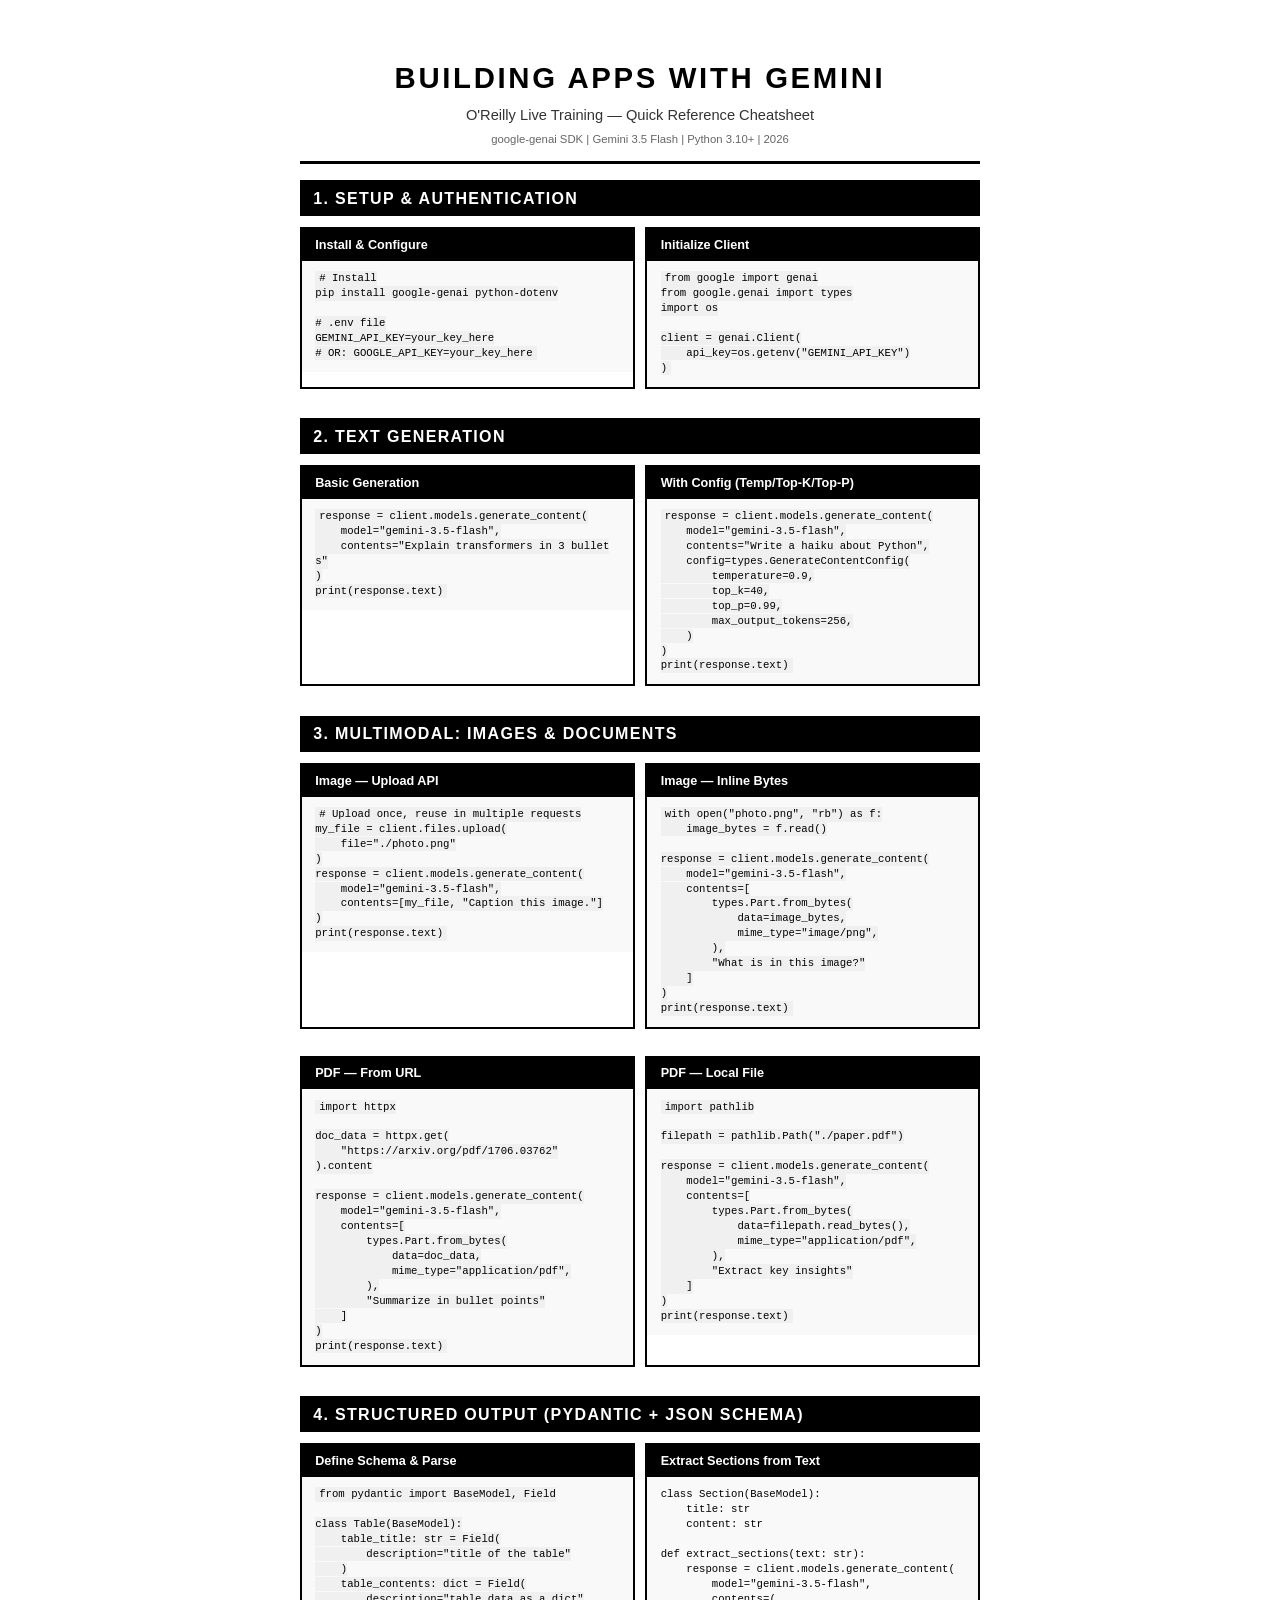
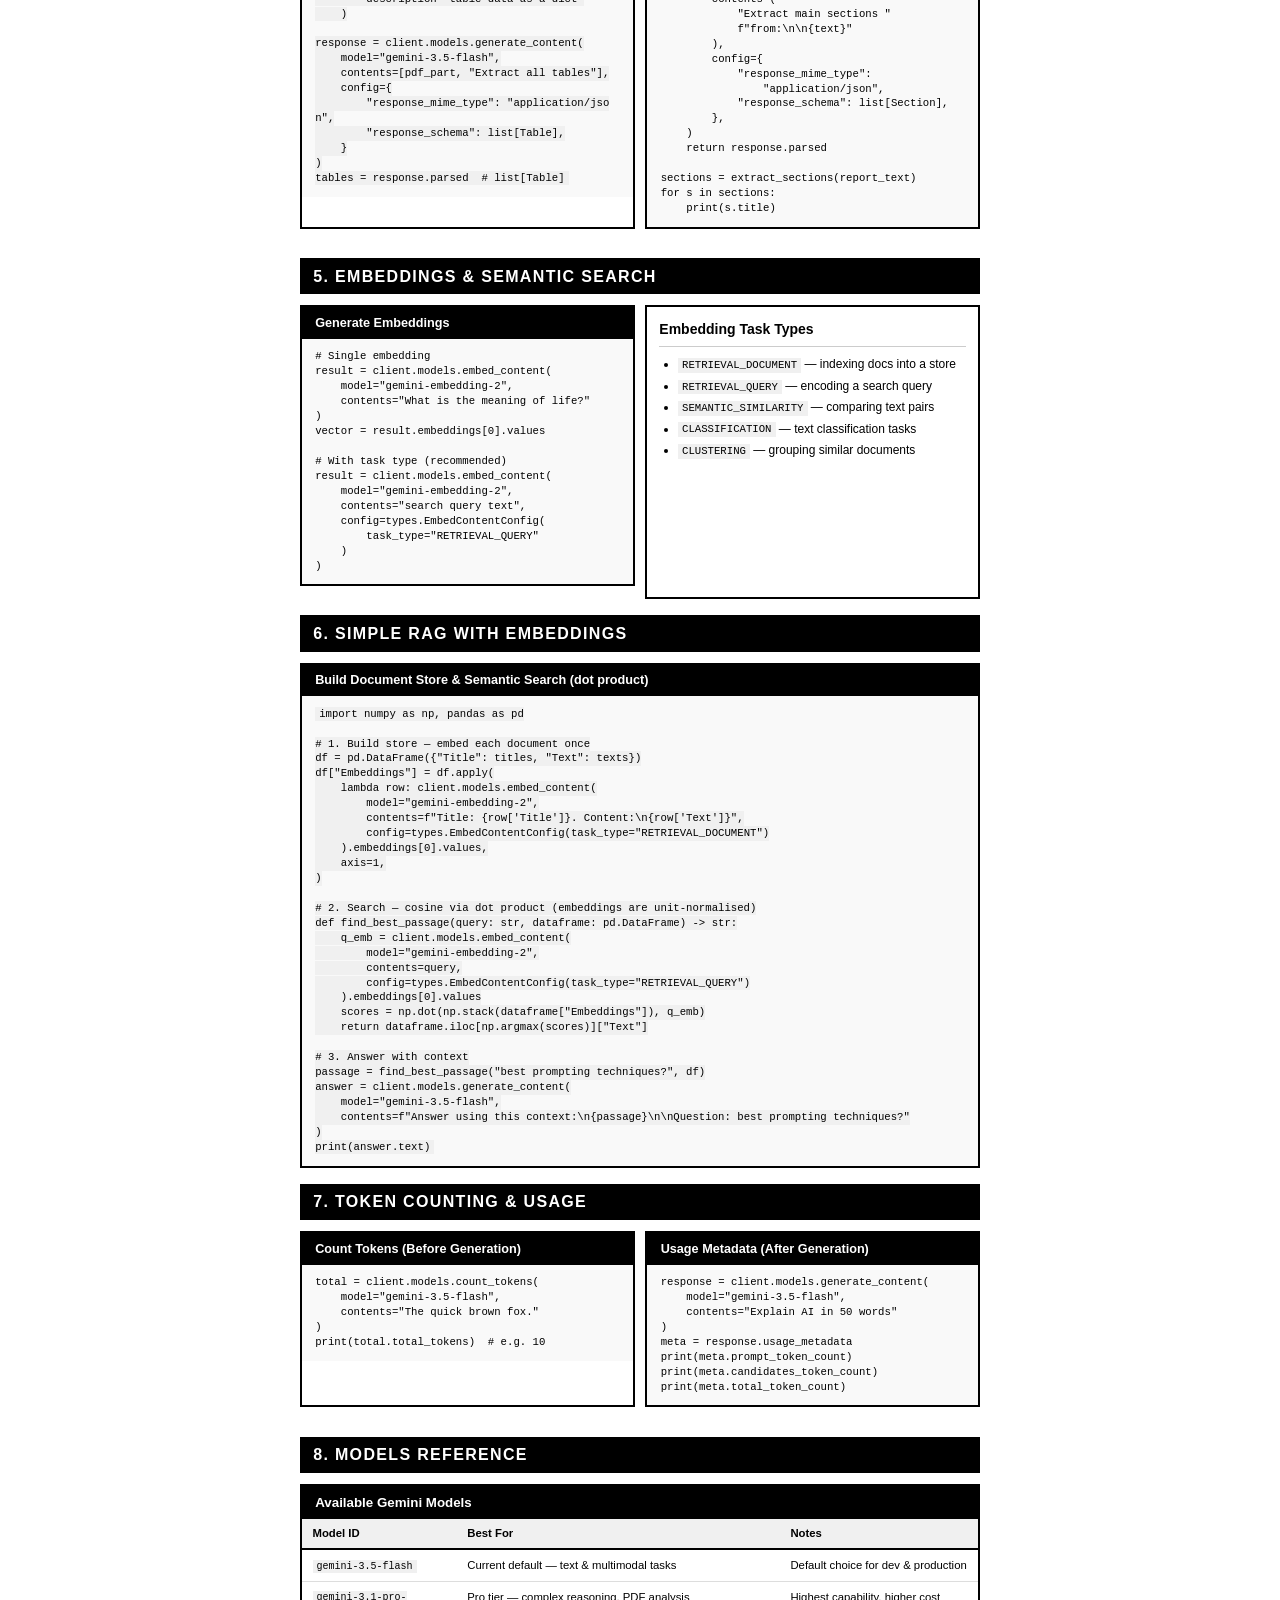
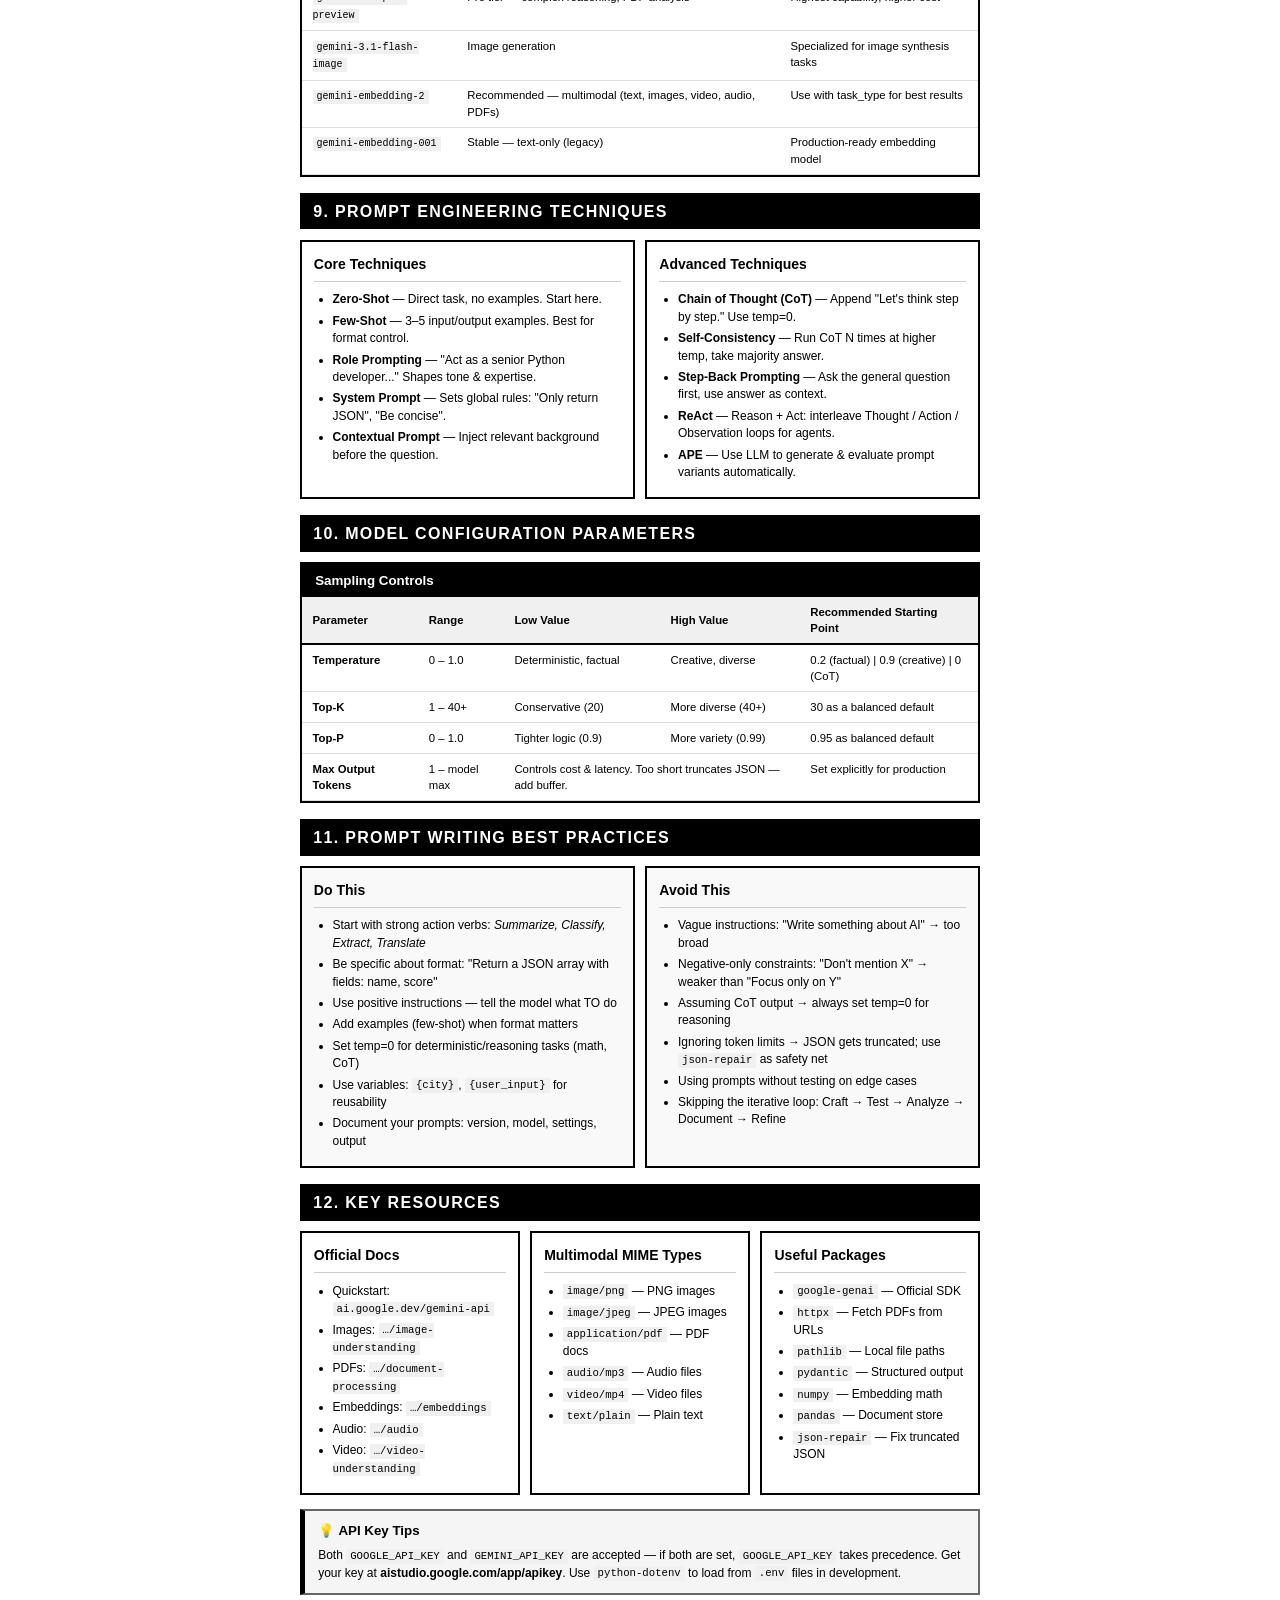
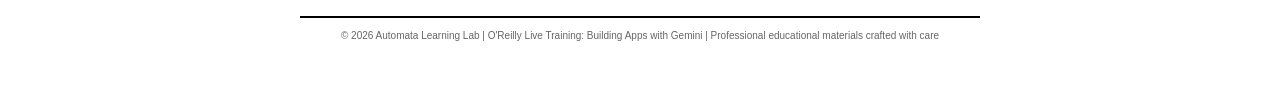
==== commit 6a6666fd: "build: regenerate the quick-reference card (derived artifact refresh) The reference PDF predated thi" ====
--- a/gemini-intro-cheatsheet.html
+++ b/gemini-intro-cheatsheet.html
@@ -790,7 +790,7 @@
 
     <!-- Footer -->
     <footer>
-        <p>© 2025 Automata Learning Lab | O'Reilly Live Training: Building Apps with Gemini | Professional educational materials crafted with care</p>
+        <p>© 2026 Automata Learning Lab | O'Reilly Live Training: Building Apps with Gemini | Professional educational materials crafted with care</p>
     </footer>
 
 </body>
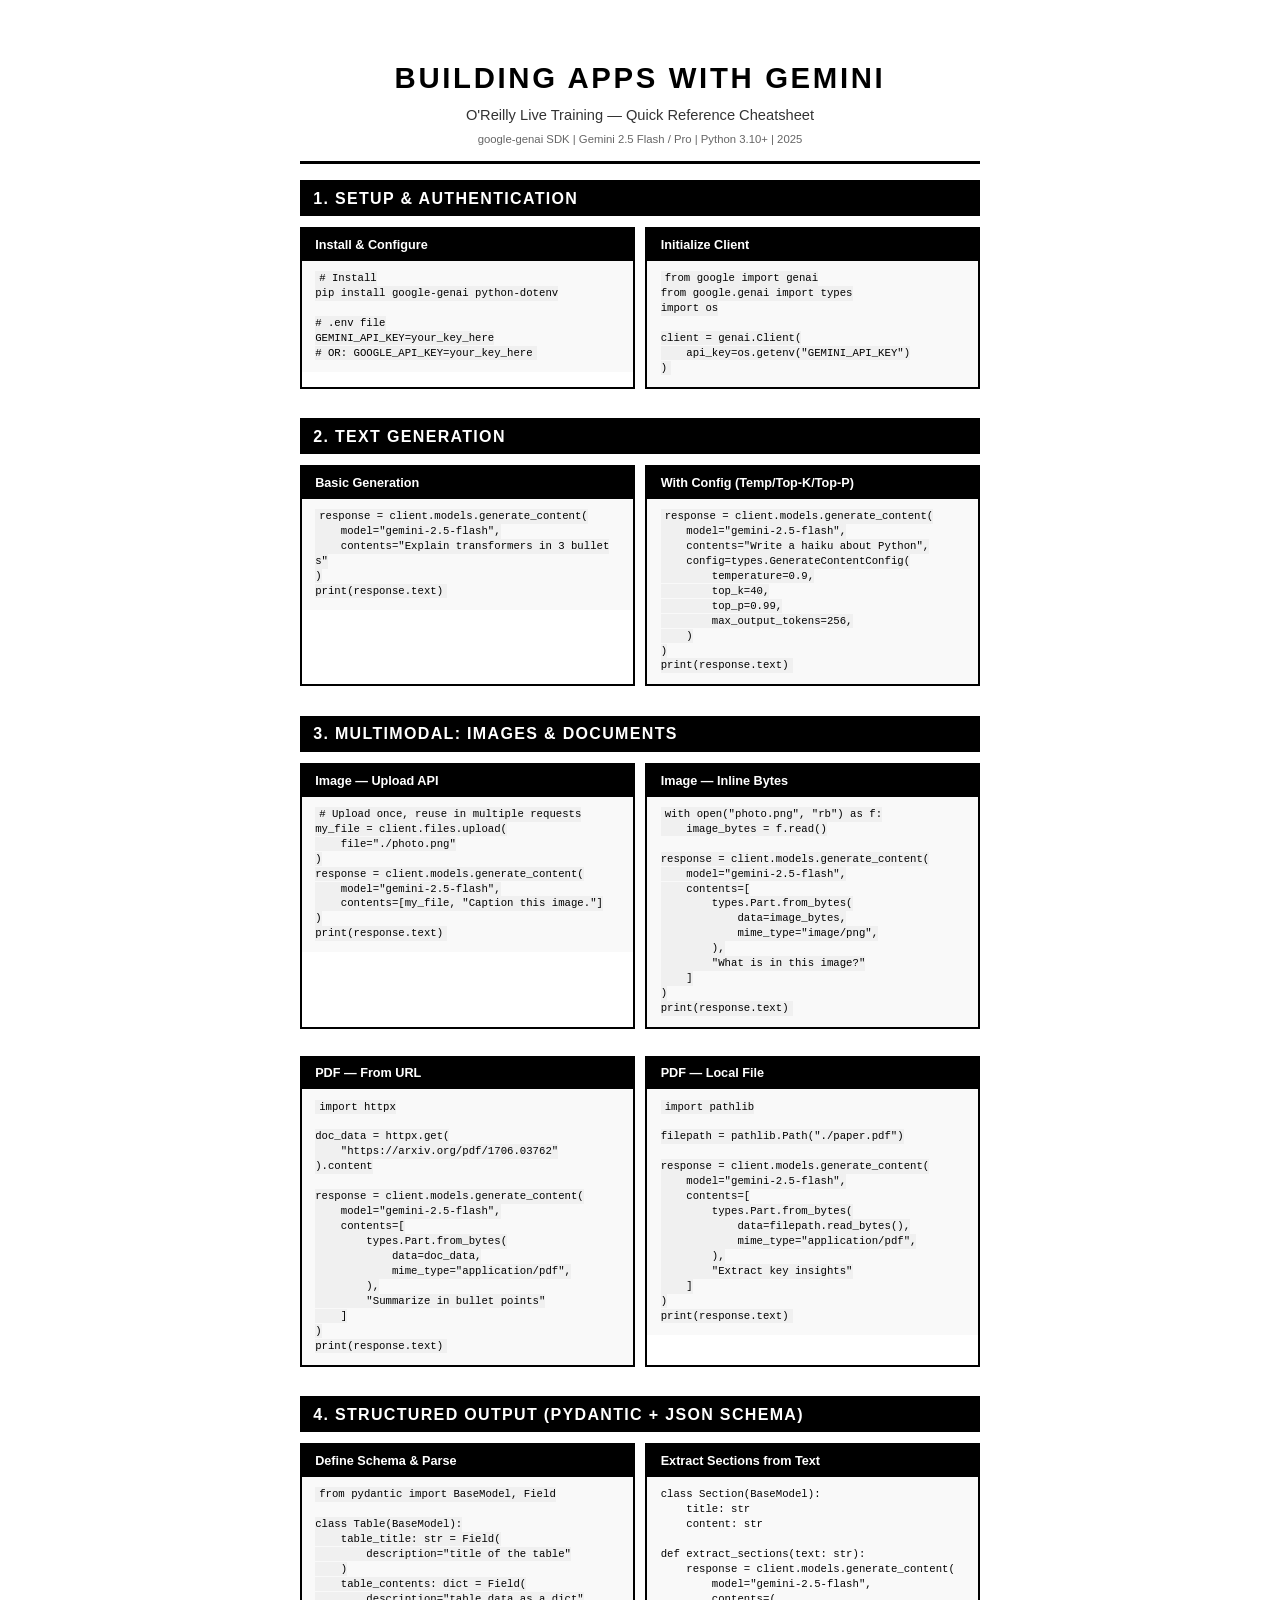
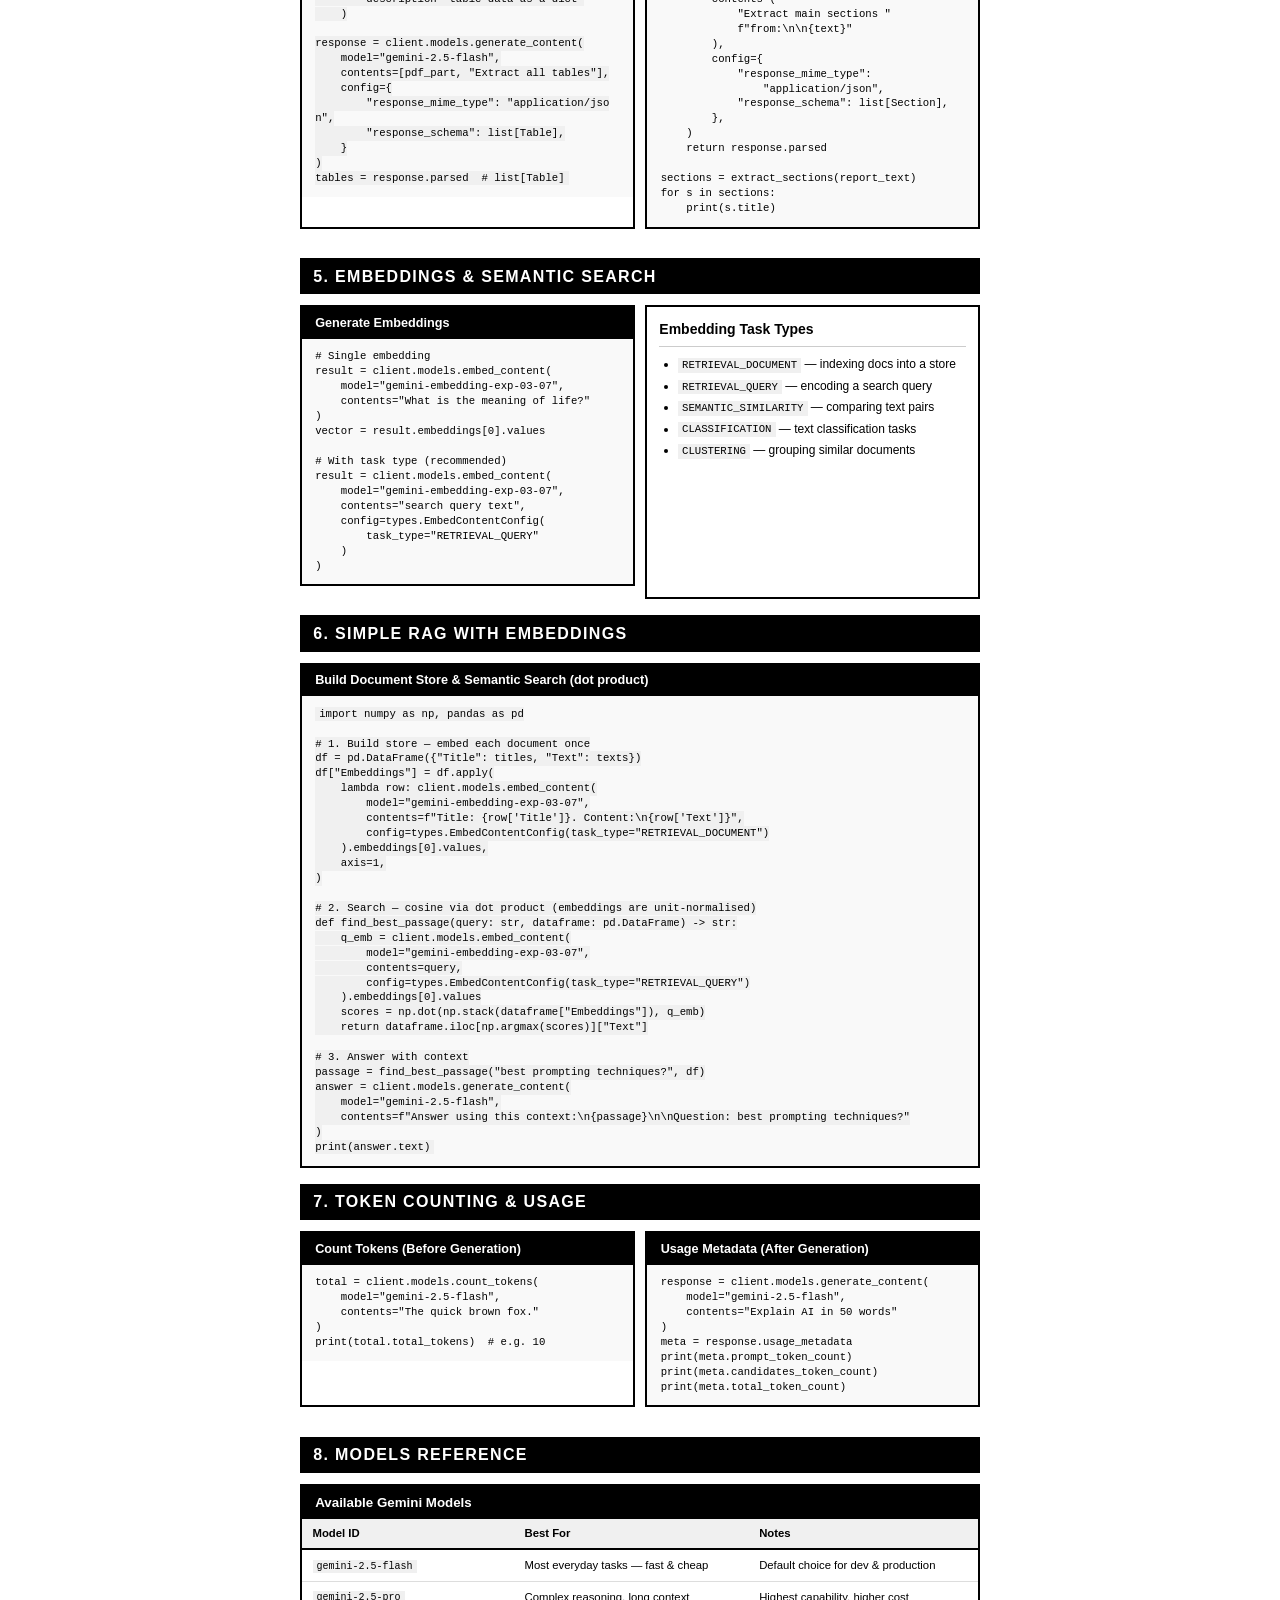
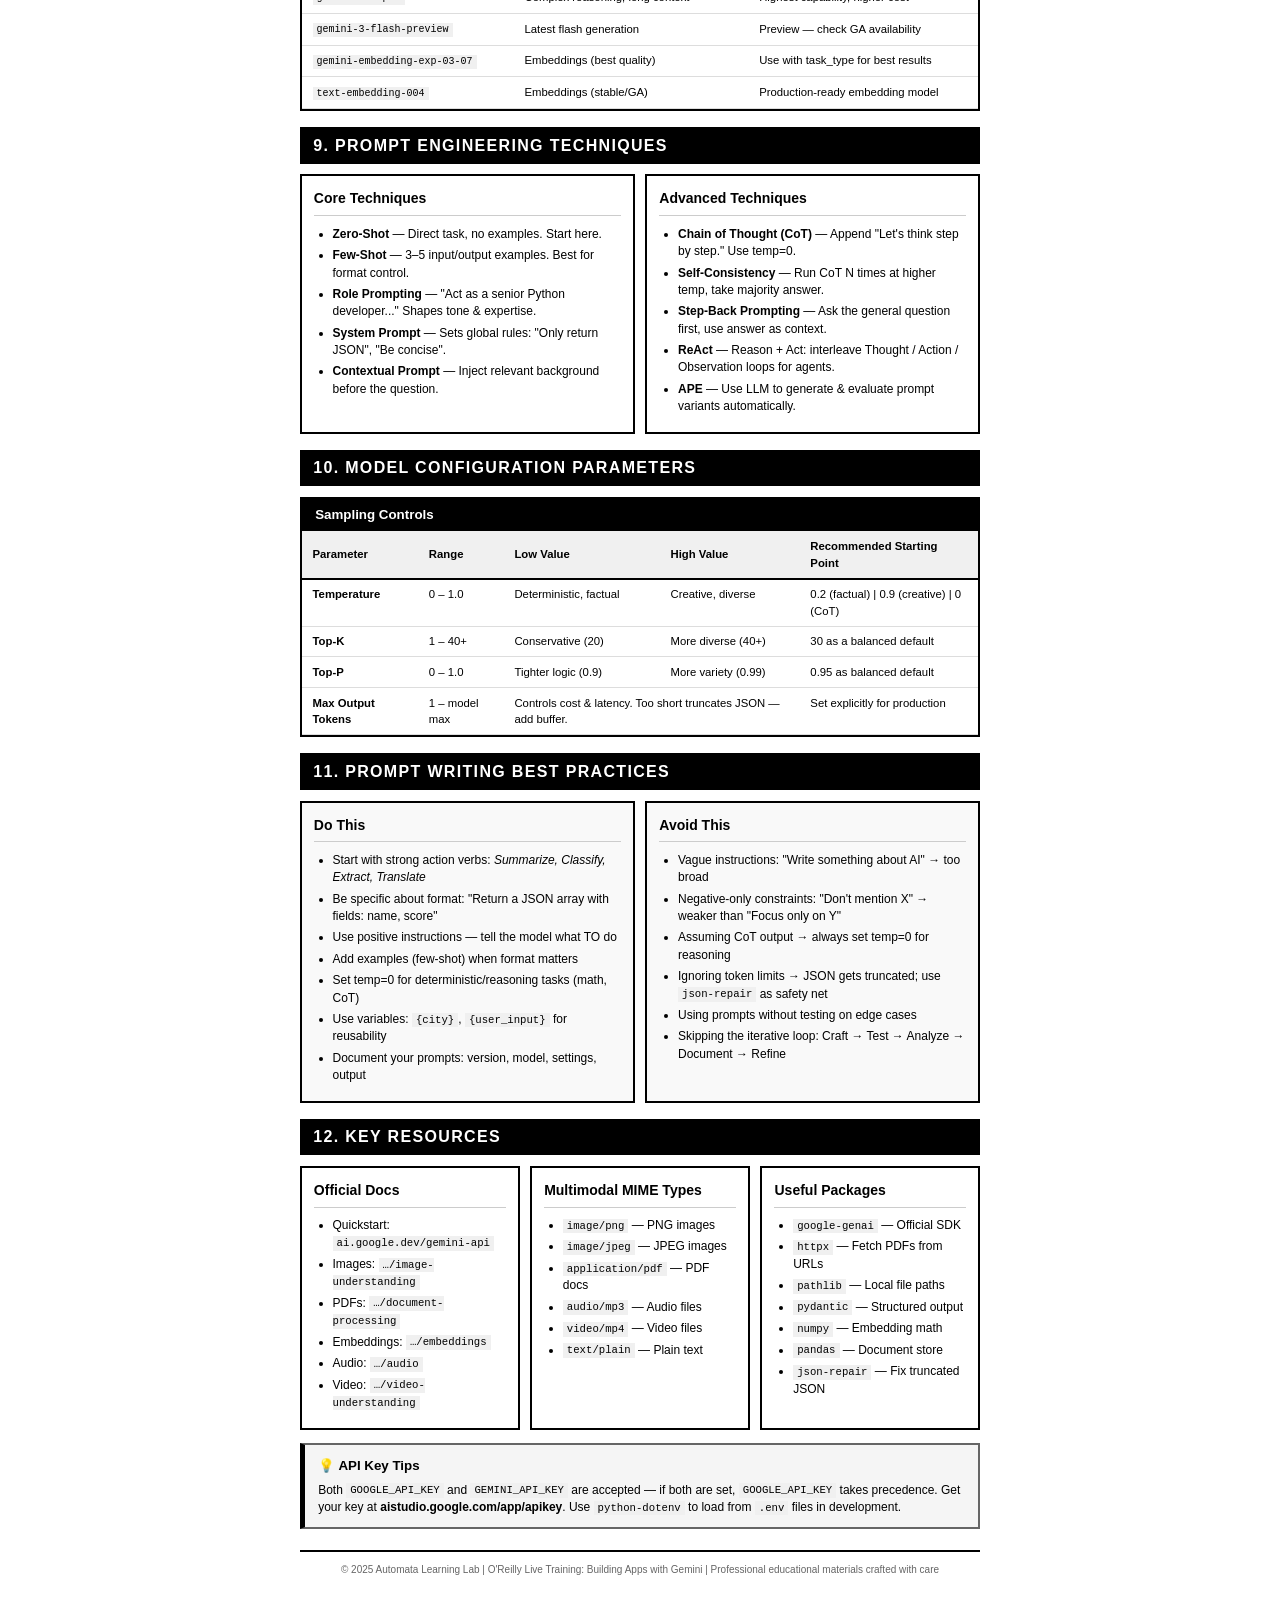
==== commit f8a81be8: "Merge pull request #1 from Belbut/docs/add-cheatsheet docs: add course quick-reference guide (HTML +" ====
--- a/gemini-intro-cheatsheet.html
+++ b/gemini-intro-cheatsheet.html
@@ -301,7 +301,7 @@
     <div class="page-header">
         <h1>Building Apps with Gemini</h1>
         <div class="subtitle">O'Reilly Live Training — Quick Reference Cheatsheet</div>
-        <div class="meta">google-genai SDK | Gemini 3.5 Flash | Python 3.10+ | 2026</div>
+        <div class="meta">google-genai SDK | Gemini 2.5 Flash / Pro | Python 3.10+ | 2025</div>
     </div>
 
     <!-- Section 1: Setup -->
@@ -336,7 +336,7 @@
         <div class="code-card">
             <div class="code-card-header">Basic Generation</div>
             <pre><code>response = client.models.generate_content(
-    model="gemini-3.5-flash",
+    model="gemini-2.5-flash",
     contents="Explain transformers in 3 bullets"
 )
 print(response.text)</code></pre>
@@ -344,7 +344,7 @@
         <div class="code-card">
             <div class="code-card-header">With Config (Temp/Top-K/Top-P)</div>
             <pre><code>response = client.models.generate_content(
-    model="gemini-3.5-flash",
+    model="gemini-2.5-flash",
     contents="Write a haiku about Python",
     config=types.GenerateContentConfig(
         temperature=0.9,
@@ -368,7 +368,7 @@
     file="./photo.png"
 )
 response = client.models.generate_content(
-    model="gemini-3.5-flash",
+    model="gemini-2.5-flash",
     contents=[my_file, "Caption this image."]
 )
 print(response.text)</code></pre>
@@ -379,7 +379,7 @@
     image_bytes = f.read()
 
 response = client.models.generate_content(
-    model="gemini-3.5-flash",
+    model="gemini-2.5-flash",
     contents=[
         types.Part.from_bytes(
             data=image_bytes,
@@ -402,7 +402,7 @@
 ).content
 
 response = client.models.generate_content(
-    model="gemini-3.5-flash",
+    model="gemini-2.5-flash",
     contents=[
         types.Part.from_bytes(
             data=doc_data,
@@ -420,7 +420,7 @@
 filepath = pathlib.Path("./paper.pdf")
 
 response = client.models.generate_content(
-    model="gemini-3.5-flash",
+    model="gemini-2.5-flash",
     contents=[
         types.Part.from_bytes(
             data=filepath.read_bytes(),
@@ -450,7 +450,7 @@
     )
 
 response = client.models.generate_content(
-    model="gemini-3.5-flash",
+    model="gemini-2.5-flash",
     contents=[pdf_part, "Extract all tables"],
     config={
         "response_mime_type": "application/json",
@@ -467,7 +467,7 @@
 
 def extract_sections(text: str):
     response = client.models.generate_content(
-        model="gemini-3.5-flash",
+        model="gemini-2.5-flash",
         contents=(
             "Extract main sections "
             f"from:\n\n{text}"
@@ -494,14 +494,14 @@
             <div class="code-card-header">Generate Embeddings</div>
             <pre><code"># Single embedding
 result = client.models.embed_content(
-    model="gemini-embedding-2",
+    model="gemini-embedding-exp-03-07",
     contents="What is the meaning of life?"
 )
 vector = result.embeddings[0].values
 
 # With task type (recommended)
 result = client.models.embed_content(
-    model="gemini-embedding-2",
+    model="gemini-embedding-exp-03-07",
     contents="search query text",
     config=types.EmbedContentConfig(
         task_type="RETRIEVAL_QUERY"
@@ -533,7 +533,7 @@
 df = pd.DataFrame({"Title": titles, "Text": texts})
 df["Embeddings"] = df.apply(
     lambda row: client.models.embed_content(
-        model="gemini-embedding-2",
+        model="gemini-embedding-exp-03-07",
         contents=f"Title: {row['Title']}. Content:\n{row['Text']}",
         config=types.EmbedContentConfig(task_type="RETRIEVAL_DOCUMENT")
     ).embeddings[0].values,
@@ -543,7 +543,7 @@
 # 2. Search — cosine via dot product (embeddings are unit-normalised)
 def find_best_passage(query: str, dataframe: pd.DataFrame) -> str:
     q_emb = client.models.embed_content(
-        model="gemini-embedding-2",
+        model="gemini-embedding-exp-03-07",
         contents=query,
         config=types.EmbedContentConfig(task_type="RETRIEVAL_QUERY")
     ).embeddings[0].values
@@ -553,7 +553,7 @@
 # 3. Answer with context
 passage = find_best_passage("best prompting techniques?", df)
 answer = client.models.generate_content(
-    model="gemini-3.5-flash",
+    model="gemini-2.5-flash",
     contents=f"Answer using this context:\n{passage}\n\nQuestion: best prompting techniques?"
 )
 print(answer.text)</code></pre>
@@ -566,7 +566,7 @@
         <div class="code-card">
             <div class="code-card-header">Count Tokens (Before Generation)</div>
             <pre><code">total = client.models.count_tokens(
-    model="gemini-3.5-flash",
+    model="gemini-2.5-flash",
     contents="The quick brown fox."
 )
 print(total.total_tokens)  # e.g. 10</code></pre>
@@ -574,7 +574,7 @@
         <div class="code-card">
             <div class="code-card-header">Usage Metadata (After Generation)</div>
             <pre><code">response = client.models.generate_content(
-    model="gemini-3.5-flash",
+    model="gemini-2.5-flash",
     contents="Explain AI in 50 words"
 )
 meta = response.usage_metadata
@@ -599,28 +599,28 @@
             </thead>
             <tbody>
                 <tr>
-                    <td><code>gemini-3.5-flash</code></td>
-                    <td>Current default — text &amp; multimodal tasks</td>
+                    <td><code>gemini-2.5-flash</code></td>
+                    <td>Most everyday tasks — fast &amp; cheap</td>
                     <td>Default choice for dev &amp; production</td>
                 </tr>
                 <tr>
-                    <td><code>gemini-3.1-pro-preview</code></td>
-                    <td>Pro tier — complex reasoning, PDF analysis</td>
+                    <td><code>gemini-2.5-pro</code></td>
+                    <td>Complex reasoning, long context</td>
                     <td>Highest capability, higher cost</td>
                 </tr>
                 <tr>
-                    <td><code>gemini-3.1-flash-image</code></td>
-                    <td>Image generation</td>
-                    <td>Specialized for image synthesis tasks</td>
-                </tr>
-                <tr>
-                    <td><code>gemini-embedding-2</code></td>
-                    <td>Recommended — multimodal (text, images, video, audio, PDFs)</td>
+                    <td><code>gemini-3-flash-preview</code></td>
+                    <td>Latest flash generation</td>
+                    <td>Preview — check GA availability</td>
+                </tr>
+                <tr>
+                    <td><code>gemini-embedding-exp-03-07</code></td>
+                    <td>Embeddings (best quality)</td>
                     <td>Use with task_type for best results</td>
                 </tr>
                 <tr>
-                    <td><code>gemini-embedding-001</code></td>
-                    <td>Stable — text-only (legacy)</td>
+                    <td><code>text-embedding-004</code></td>
+                    <td>Embeddings (stable/GA)</td>
                     <td>Production-ready embedding model</td>
                 </tr>
             </tbody>
@@ -790,7 +790,7 @@
 
     <!-- Footer -->
     <footer>
-        <p>© 2026 Automata Learning Lab | O'Reilly Live Training: Building Apps with Gemini | Professional educational materials crafted with care</p>
+        <p>© 2025 Automata Learning Lab | O'Reilly Live Training: Building Apps with Gemini | Professional educational materials crafted with care</p>
     </footer>
 
 </body>
